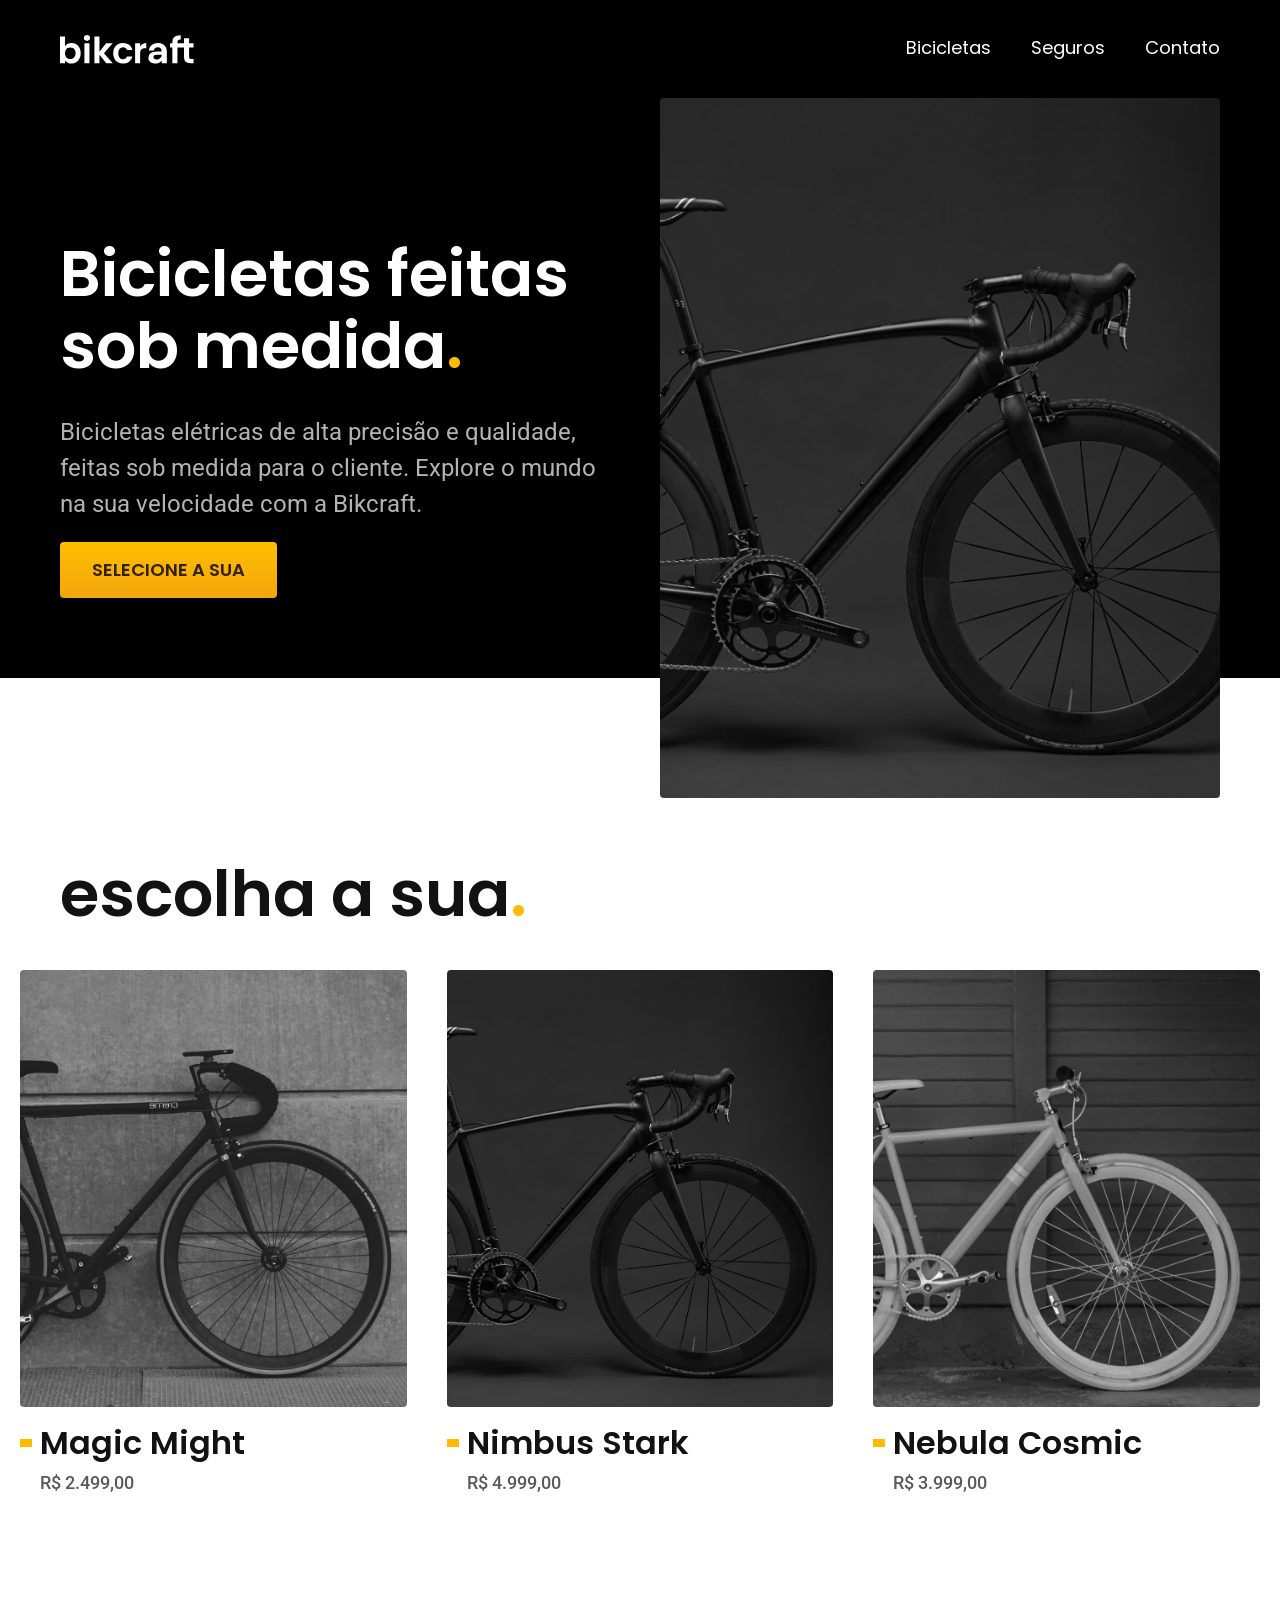
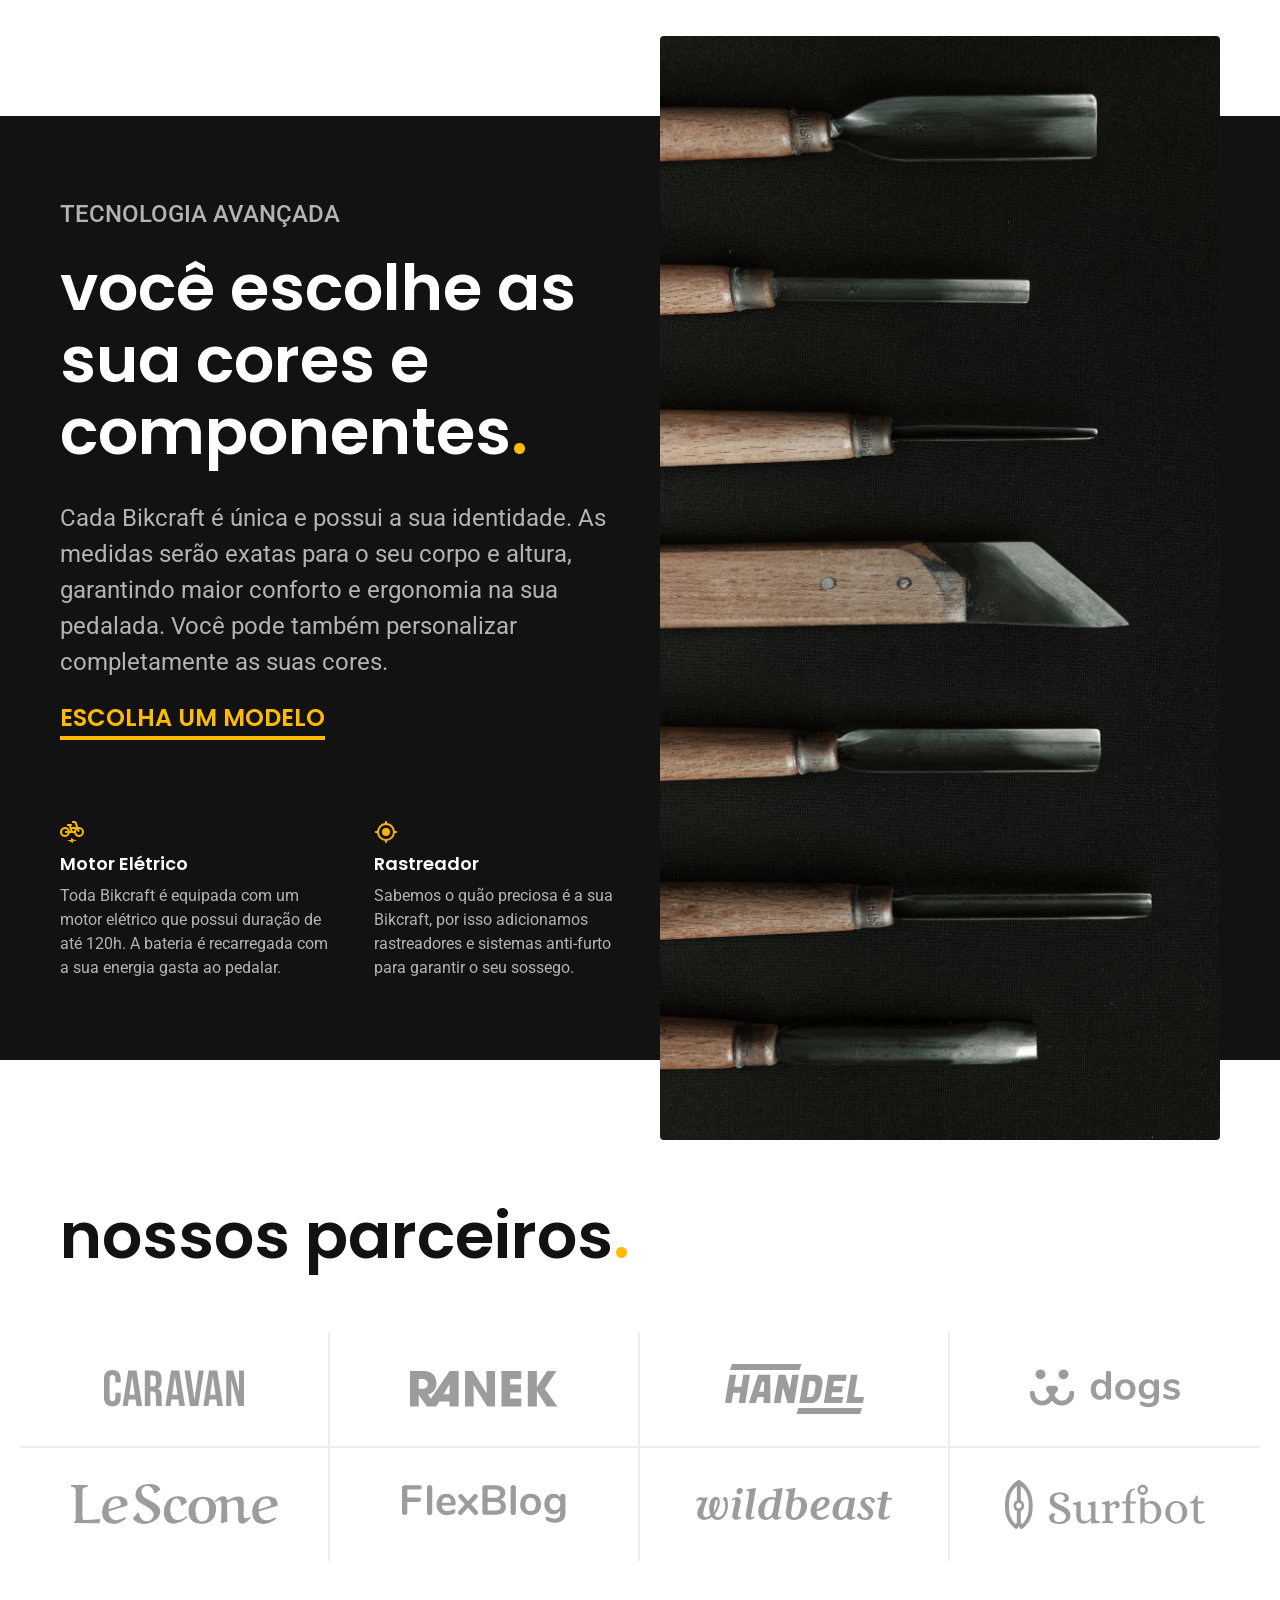
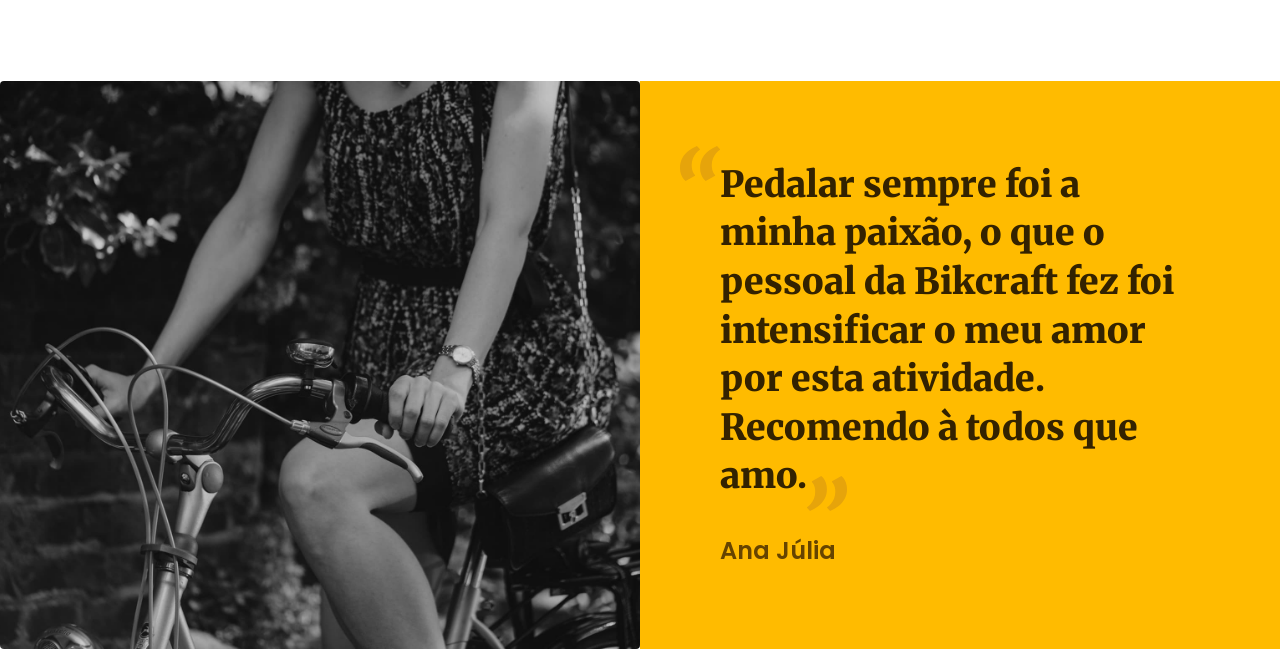
==== index.html @ 8ad9e4d0 "depoimentoHome" ====
<!DOCTYPE html>

<html lang="pt-br">

<head>
  <meta charset="UTF-8">
  <meta name="viewport" content="width=device-width, initial-scale=1.0">
  <title>Bikcraft - Bicicletas Elétricas</title>
  <meta name="description" content="Bicicletas elétricas de alta precisão e qualidade,  feitas sob medida para o cliente. Explore o mundo na sua velocidade com a Bikcraft.">
  <link rel="stylesheet" href="./css/style.css">
  <link rel="preconnect" href="https://fonts.googleapis.com">
  <link rel="preconnect" href="https://fonts.gstatic.com" crossorigin>
  <link href="https://fonts.googleapis.com/css2?family=Poppins:wght@400;600&family=Roboto:wght@400..900&family=Merriweather:ital,opsz,wght@1,18..144,900&display=swap" rel="stylesheet">
</head>

<body>
  <header class="header-bg">
    <div class="header container">
      <a href="./">
        <img src="./img/bikcraft.svg" alt="Bikcraft">
      </a>
      <nav aria-label="primaria">
        <ul class="header-menu font-1-m c-00">
          <li><a href="./bicicletas.html">Bicicletas</a></li>
          <li><a href="./seguros.html">Seguros</a></li>
          <li><a href="./contato.html">Contato</a></li>
        </ul>
      </nav>
    </div>
  </header>

  <main class="introducao-bg">
    <div class="introducao container">
      <div class="introducao-conteudo">
        <h1 class="font-1-xxl c-00">Bicicletas feitas sob medida<span class="p-01">.</span></h1>
        <p class="font-2-l c-05">Bicicletas elétricas de alta precisão e qualidade, feitas sob medida para o cliente. Explore o mundo na sua velocidade com a Bikcraft.</p>
        <a href="./bicicletas.html" class="btn">SELECIONE A SUA</a>
      </div>
      <div>
        <img src="./img/fotos/introducao.jpg" alt="Bicicleta elétrica preta.">
      </div>
    </div>
  </main>

  <article class="bicicletas-lista">
    <h2 class="container font-1-xxl c-11">escolha a sua<span class="p-01">.</span></h2>
    <ul>
      <li>
        <a href="./bicicletas/magic.html">
          <img src="./img/bicicletas/magic-home.jpg" alt="Bicicleta elétrica preta">
          <h3 class="font-1-xl c-11">Magic Might</h3>
          <span class="font-2-m c-08">R$ 2.499,00</span>
        </a>
      </li>
      <li>
        <a href="./bicicletas/nimbus.html">
          <img src="./img/bicicletas/nimbus-home.jpg" alt="Bicicleta elétrica preta">
          <h3 class="font-1-xl c-11">Nimbus Stark</h3>
          <span class="font-2-m c-08">R$ 4.999,00</span>
        </a>
      </li>
      <li>
        <a href="./bicicletas/nebula.html">
          <img src="./img/bicicletas/nebula-home.jpg" alt="Bicicleta elétrica cinza">
          <h3 class="font-1-xl c-11">Nebula Cosmic</h3>
          <span class="font-2-m c-08">R$ 3.999,00</span>
        </a>
      </li>
    </ul>
  </article>

  <article class="tecnologia-bg">
    <div class="tecnologia container">
      <div class="tecnologia-conteudo">
        <span class="font-2-l-b c-05">Tecnologia Avançada</span>
        <h2 class="font-1-xxl c-00">você escolhe as sua cores e componentes<span class="p-01">.</span></h2>
        <p class="font-2-l c-05">Cada Bikcraft é única e possui a sua identidade. As medidas serão exatas para o seu corpo e altura, garantindo maior conforto e ergonomia na sua pedalada. Você pode também personalizar completamente as suas cores.</p>
        <a href="./bicicletas.html" class="link">ESCOLHA UM MODELO</a>
        <div>
          <div>
            <img src="./img/icones/eletrica.svg" alt="">
            <h3 class="font-1-m-b c-00">Motor Elétrico</h3>
            <p class="font-2-s c-05">Toda Bikcraft é equipada com um motor elétrico que possui duração de até 120h. A bateria é recarregada com a sua energia gasta ao pedalar.</p>
          </div>
          <div>
            <img src="./img/icones/rastreador.svg" alt="">
            <h3 class="font-1-m-b c-00">Rastreador</h3>
            <p class="font-2-s c-05">Sabemos o quão preciosa é a sua Bikcraft, por isso adicionamos rastreadores e sistemas anti-furto para garantir o seu sossego.</p>
          </div>
        </div>
      </div>
      <div class="tecnologia-imagem">
        <img src="./img/fotos/tecnologia.jpg" alt="">
      </div>
    </div>
  </article>

  <section class="parceiros" aria-label="Nossos Parceiros">
    <h2 class="font-1-xxl c-11 container">nossos parceiros<span class="p-01">.</span></h2>
    <ul>
      <li><img src="./img/parceiros/caravan.svg" alt="Caravan"></li>
      <li><img src="./img/parceiros/ranek.svg" alt="Ranek"></li>
      <li><img src="./img/parceiros/handel.svg" alt="Handel"></li>
      <li><img src="./img/parceiros/dogs.svg" alt="Dogs"></li>
      <li><img src="./img/parceiros/lescone.svg" alt="LeScone"></li>
      <li><img src="./img/parceiros/flexblog.svg" alt="FlexBlog"></li>
      <li><img src="./img/parceiros/wildbeast.svg" alt="Wildbeast"></li>
      <li><img src="./img/parceiros/surfbot.svg" alt="Surfbot"></li>
    </ul>
  </section>

  <section class="depoimento" aria-label="Depoimento">
    <div>
      <img src="./img/fotos/depoimento.jpg" alt="Mulher andando de bicicleta">
    </div>
    <div class="depoimento-conteudo">
      <p class="font-dep p-05">Pedalar sempre foi a minha paixão, o que o pessoal da Bikcraft fez foi intensificar o meu amor por esta atividade. Recomendo à todos que amo.</p>
      <span class="font-1-l-b p-04">Ana Júlia</span>
    </div>
  </section>
</body>

</html>
---- css/style.css ----
/* Global */
@import "./global/global.css";
/* Utilidades */
@import "./utilidades/tipografia.css";
@import "./utilidades/cores.css";
@import "./utilidades/componentes.css";
/* Header e Footer */
@import "./global/header.css";

/* Home */
@import "./home/introducao.css";
@import "./home/tecnologia.css";
@import "./home/parceiros.css";
@import "./home/depoimento.css";

/* Bicicletas */
@import "./bicicletas/bicicletas-lista.css";
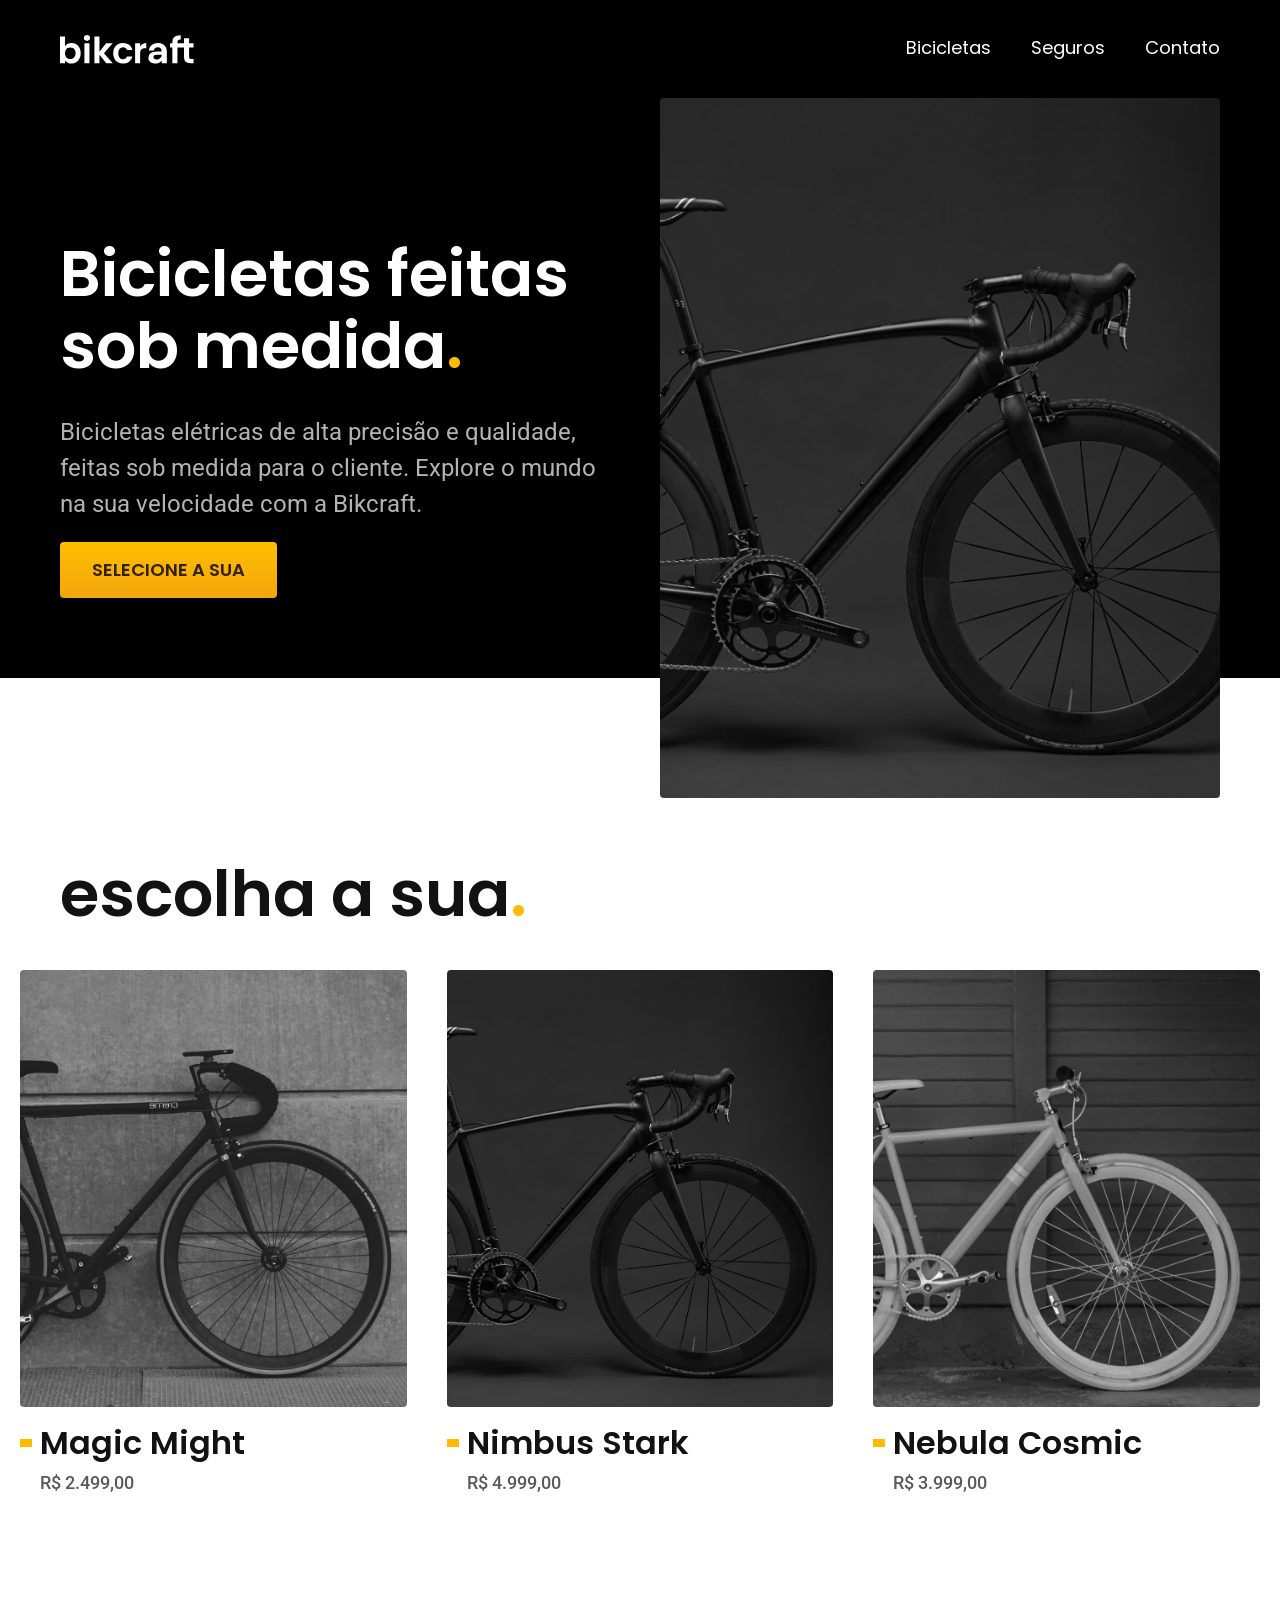
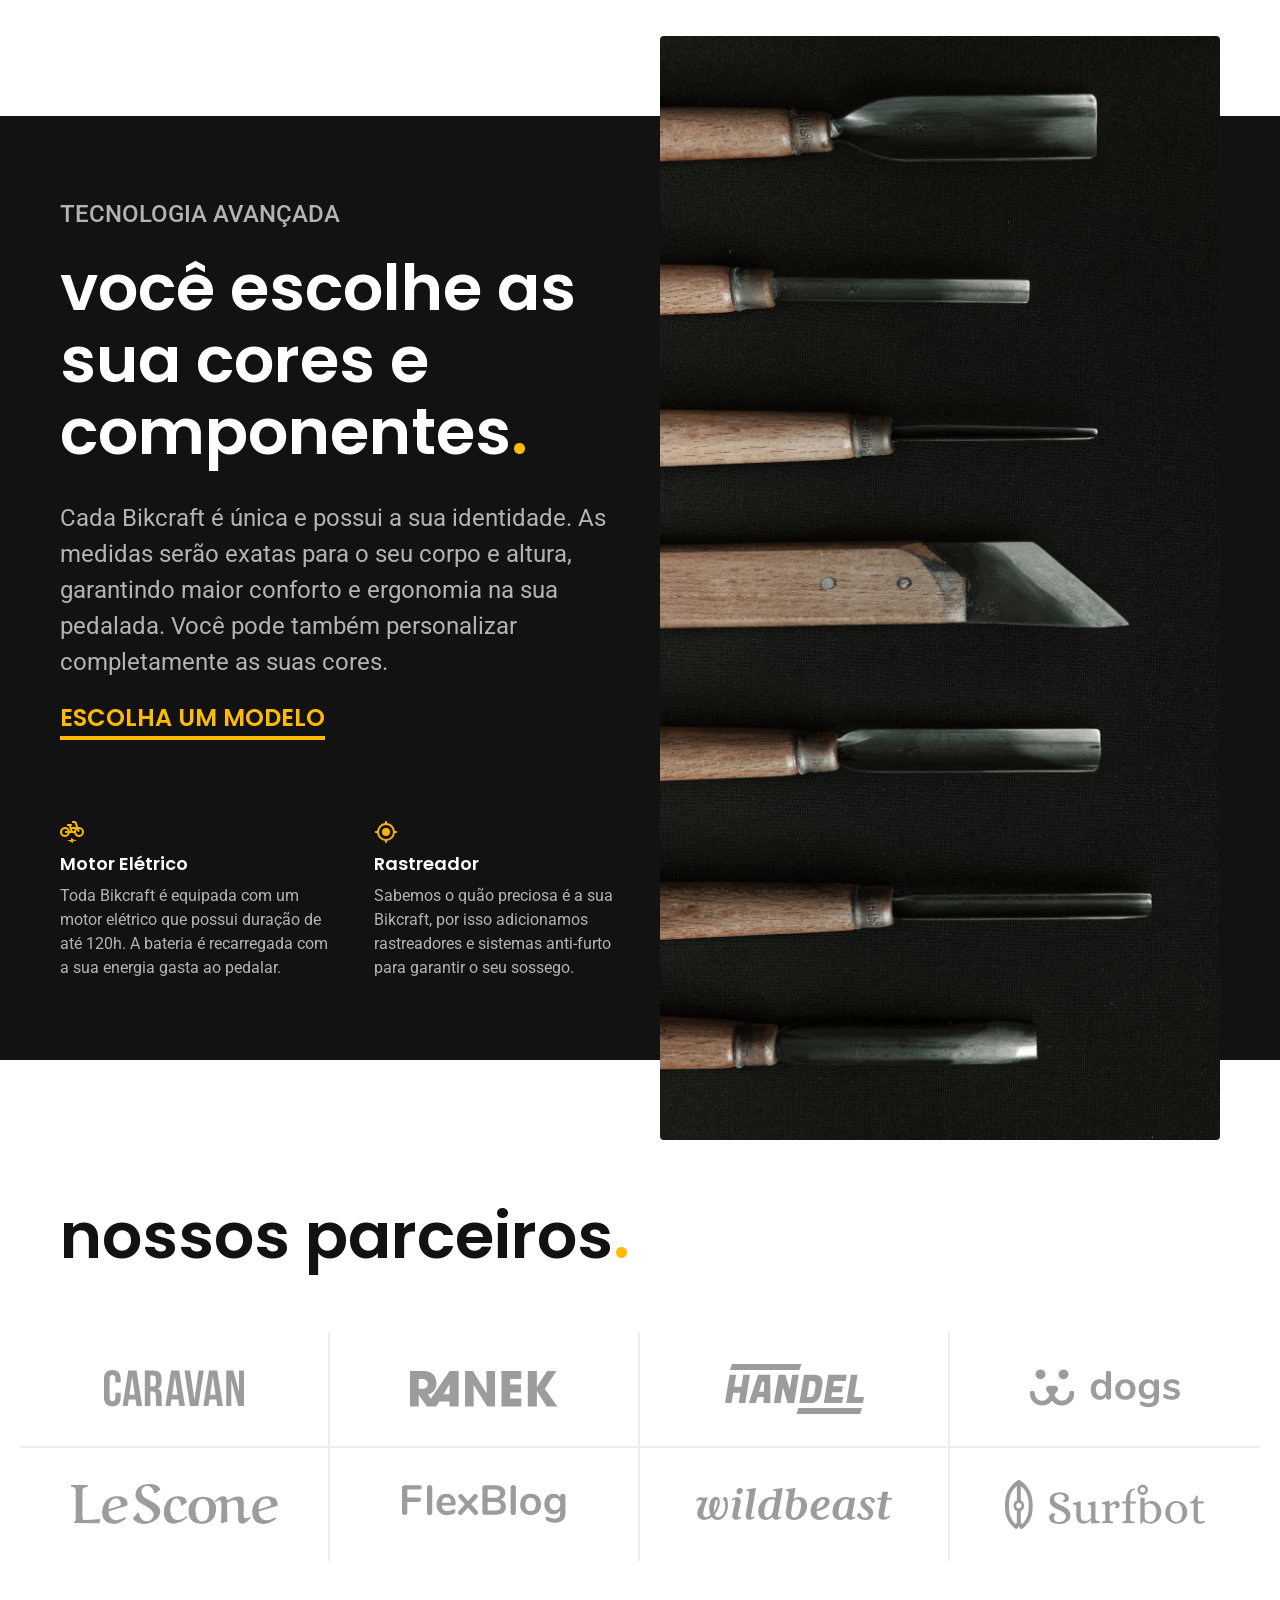
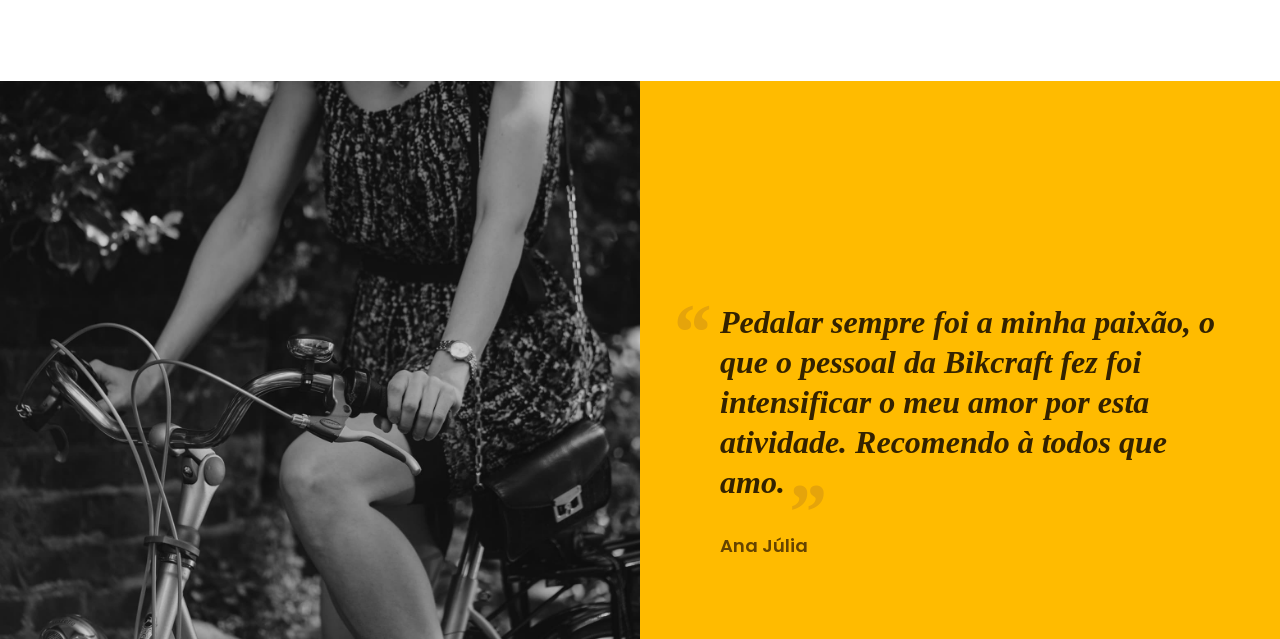
==== commit 64d8c96e: "depoimentoHome-atualizacao" ====
--- a/index.html
+++ b/index.html
@@ -111,11 +111,13 @@
 
   <section class="depoimento" aria-label="Depoimento">
     <div>
-      <img src="./img/fotos/depoimento.jpg" alt="Mulher andando de bicicleta">
+      <img src="./img/fotos/depoimento.jpg" alt="Pessoa pedalando uma bicicleta Bikcraft">
     </div>
     <div class="depoimento-conteudo">
-      <p class="font-dep p-05">Pedalar sempre foi a minha paixão, o que o pessoal da Bikcraft fez foi intensificar o meu amor por esta atividade. Recomendo à todos que amo.</p>
-      <span class="font-1-l-b p-04">Ana Júlia</span>
+      <blockquote>
+        <p class="font-1-xl p-05">Pedalar sempre foi a minha paixão, o que o pessoal da Bikcraft fez foi intensificar o meu amor por esta atividade. Recomendo à todos que amo.</p>
+      </blockquote>
+      <span class="font-1-m-b p-04">Ana Júlia</span>
     </div>
   </section>
 </body>
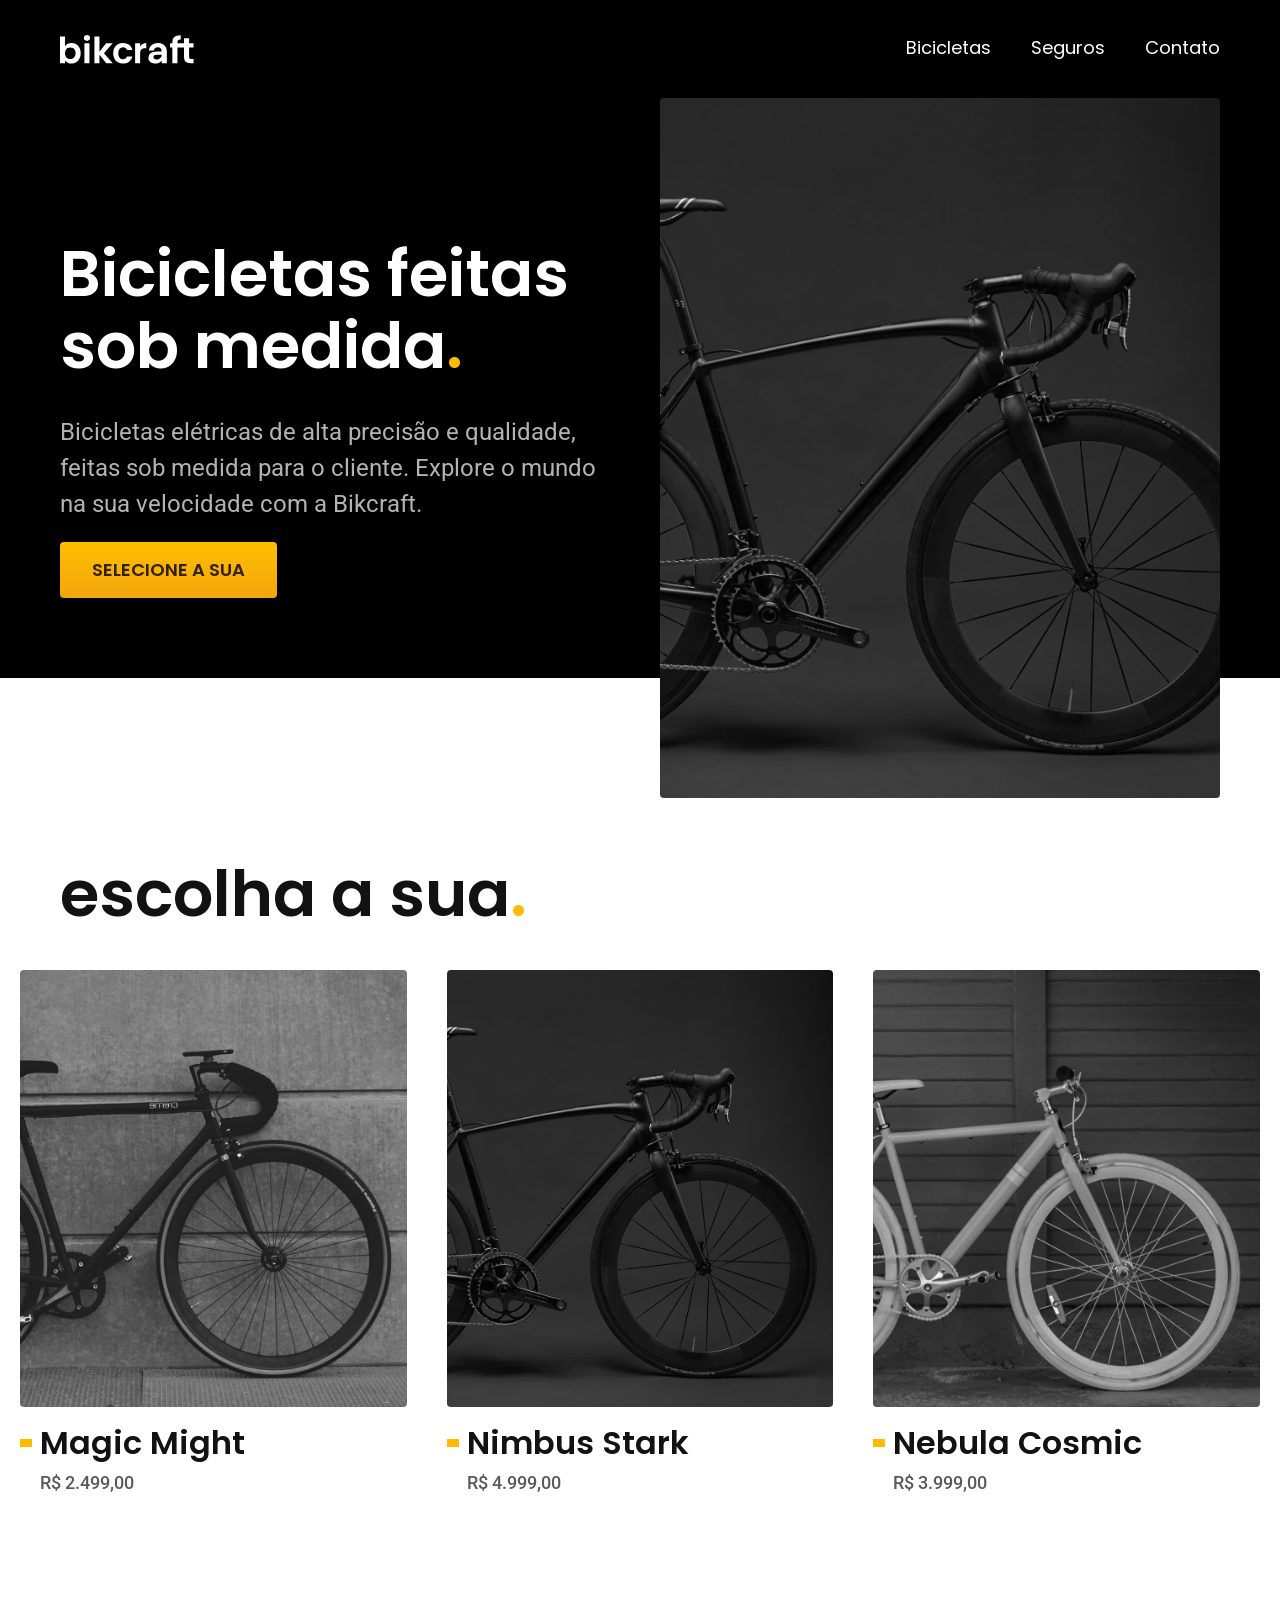
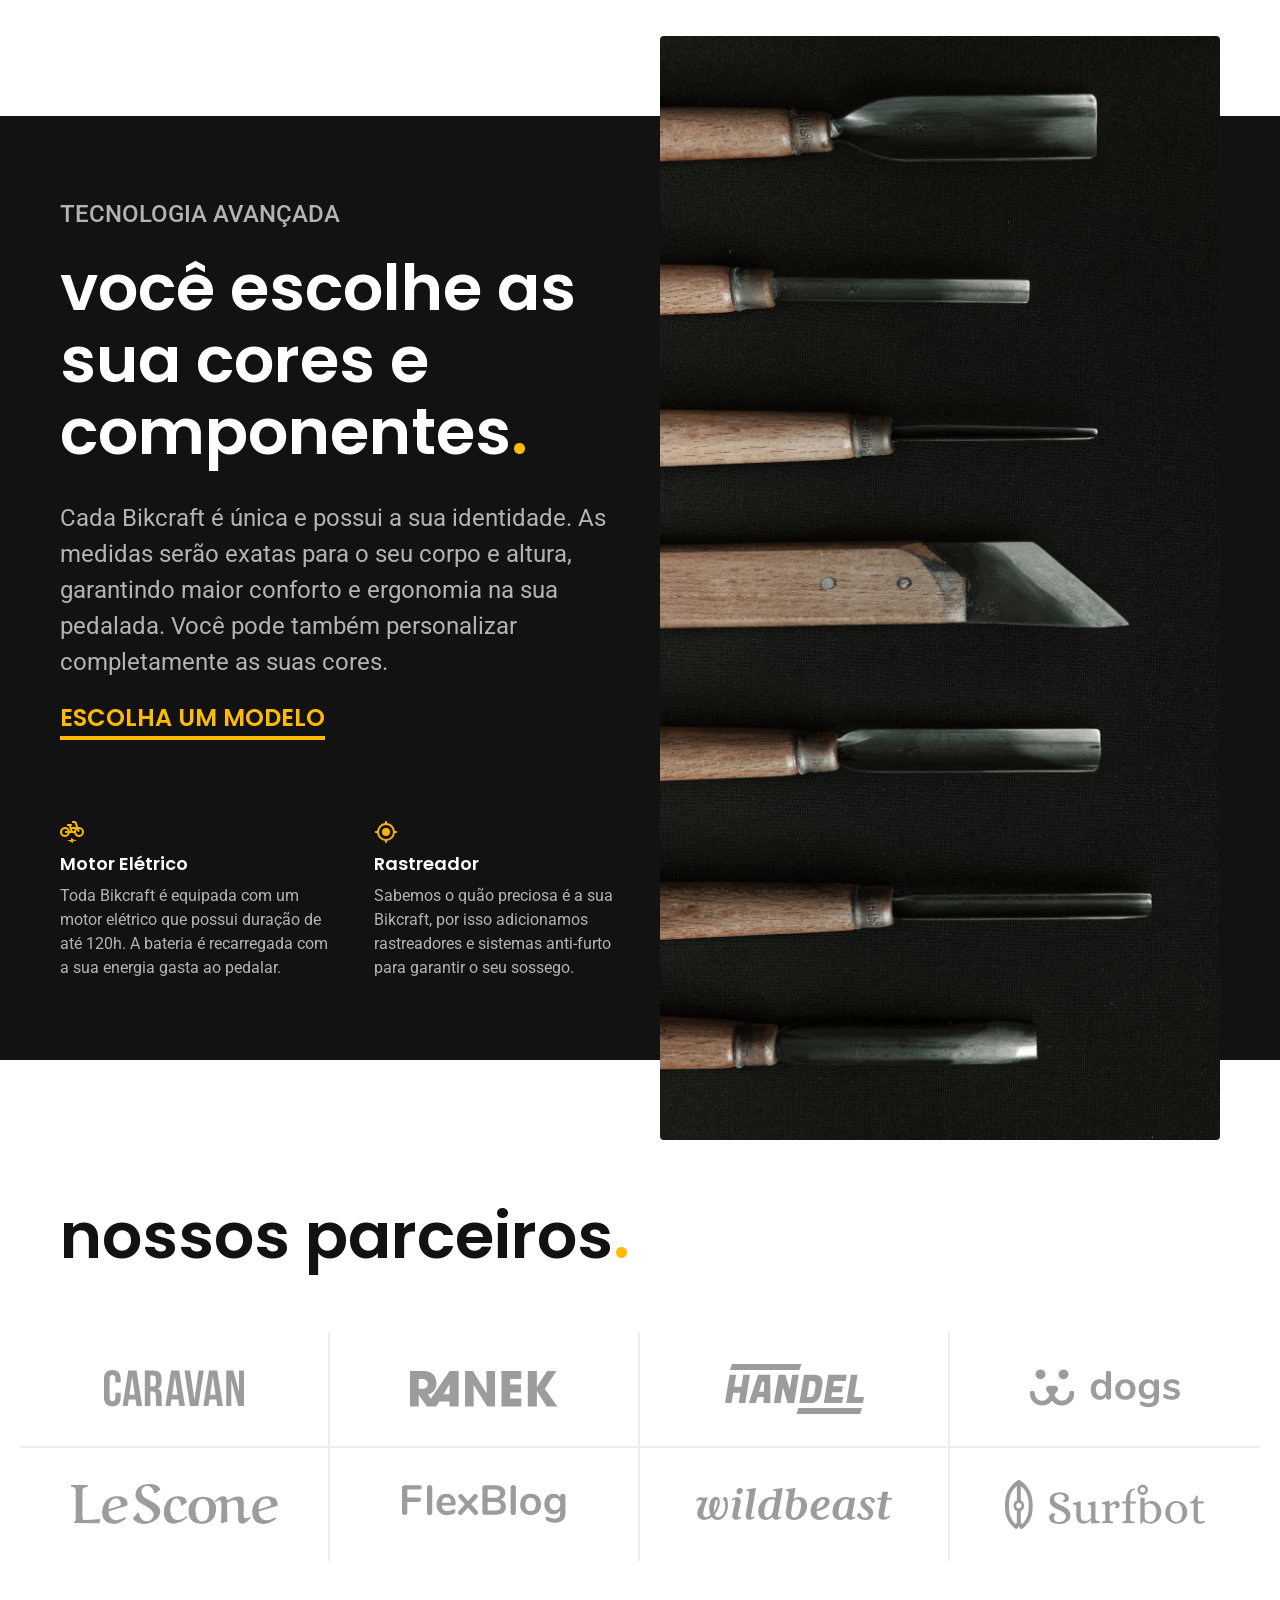
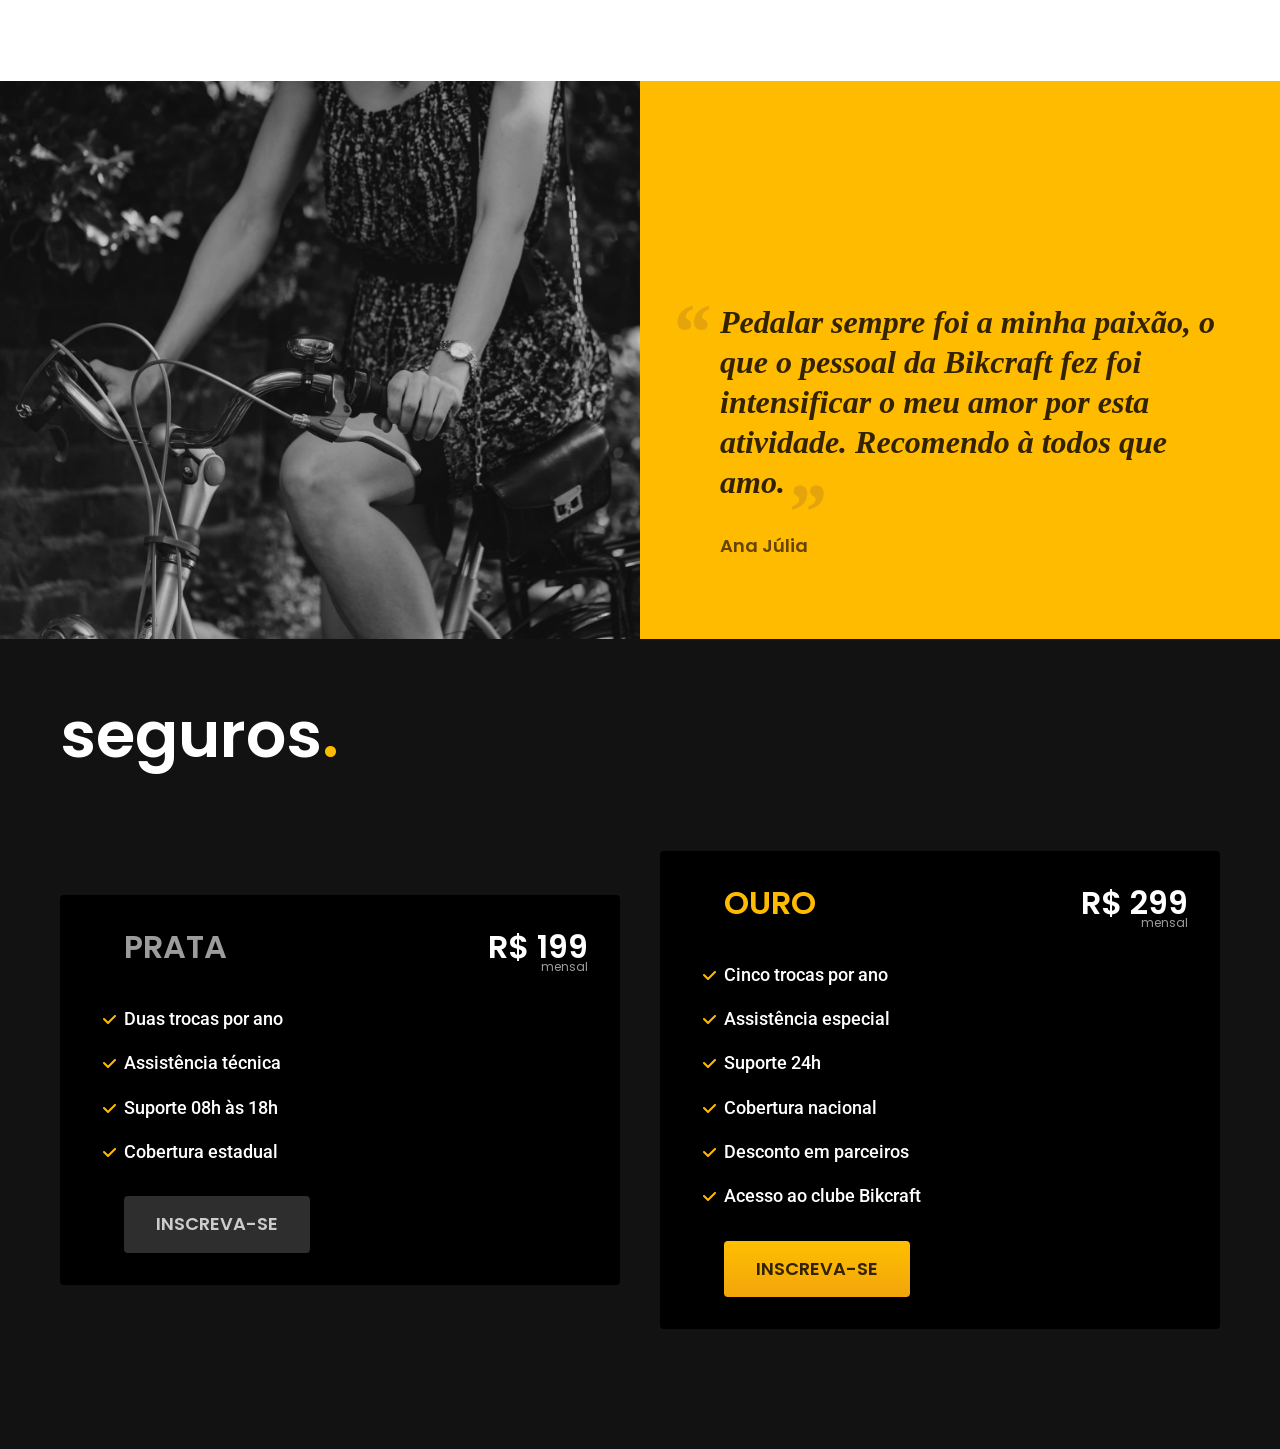
==== commit b92f83b1: "segurosHome" ====
--- a/index.html
+++ b/index.html
@@ -120,6 +120,48 @@
       <span class="font-1-m-b p-04">Ana Júlia</span>
     </div>
   </section>
+
+  <article class="seguros-bg">
+    <div class="seguros container">
+      <h2 class="font-1-xxl c-00">seguros<span class="p-01">.</span></h2>
+      <ul class="seguros-lista">
+        <li>
+          <div>
+            <h3 class="font-1-xl-b c-06">Prata</h3>
+            <ul class="font-2-m c-00">
+              <li>Duas trocas por ano</li>
+              <li>Assistência técnica</li>
+              <li>Suporte 08h às 18h</li>
+              <li>Cobertura estadual</li>
+            </ul>
+            <a href="./orcamento.html" class="btn">INSCREVA-SE</a>
+          </div>
+          <div>
+            <span class="font-1-xl-b c-00">R$ 199</span>
+            <span class="font-1-xs c-06">mensal</span>
+          </div>
+        </li>
+        <li>
+          <div>
+            <h3 class="font-1-xl-b p-01">ouro</h3>
+            <ul class="font-2-m c-00">
+              <li>Cinco trocas por ano</li>
+              <li>Assistência especial</li>
+              <li>Suporte 24h</li>
+              <li>Cobertura nacional</li>
+              <li>Desconto em parceiros</li>
+              <li>Acesso ao clube Bikcraft</li>
+            </ul>
+            <a href="./orcamento.html" class="btn">INSCREVA-SE</a>
+          </div>
+          <div>
+            <span class="font-1-xl-b c-00">R$ 299</span>
+            <span class="font-1-xs c-06">mensal</span>
+          </div>
+        </li>
+      </ul>
+    </div>
+  </article>
 </body>
 
 </html>
--- a/css/style.css
+++ b/css/style.css
@@ -15,3 +15,6 @@
 
 /* Bicicletas */
 @import "./bicicletas/bicicletas-lista.css";
+
+/* Seguros */
+@import "./seguros/seguros-lista.css";
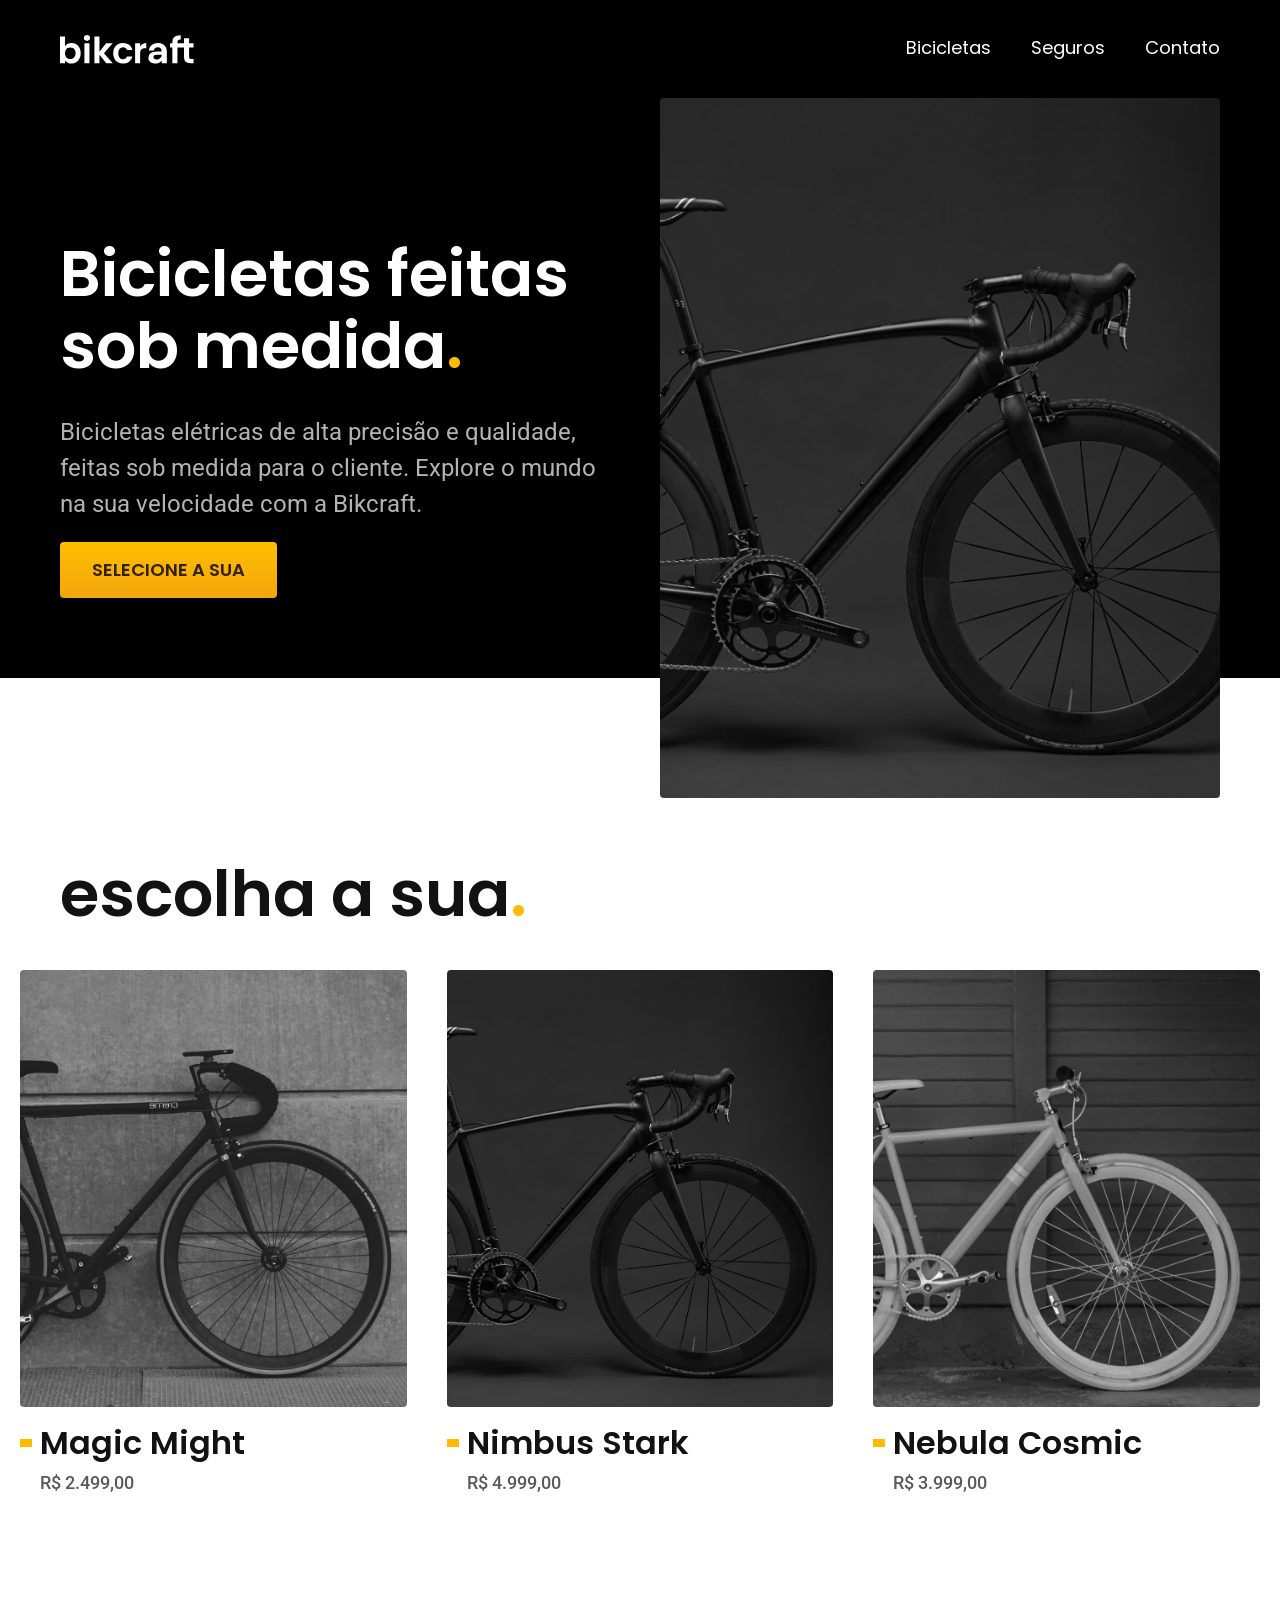
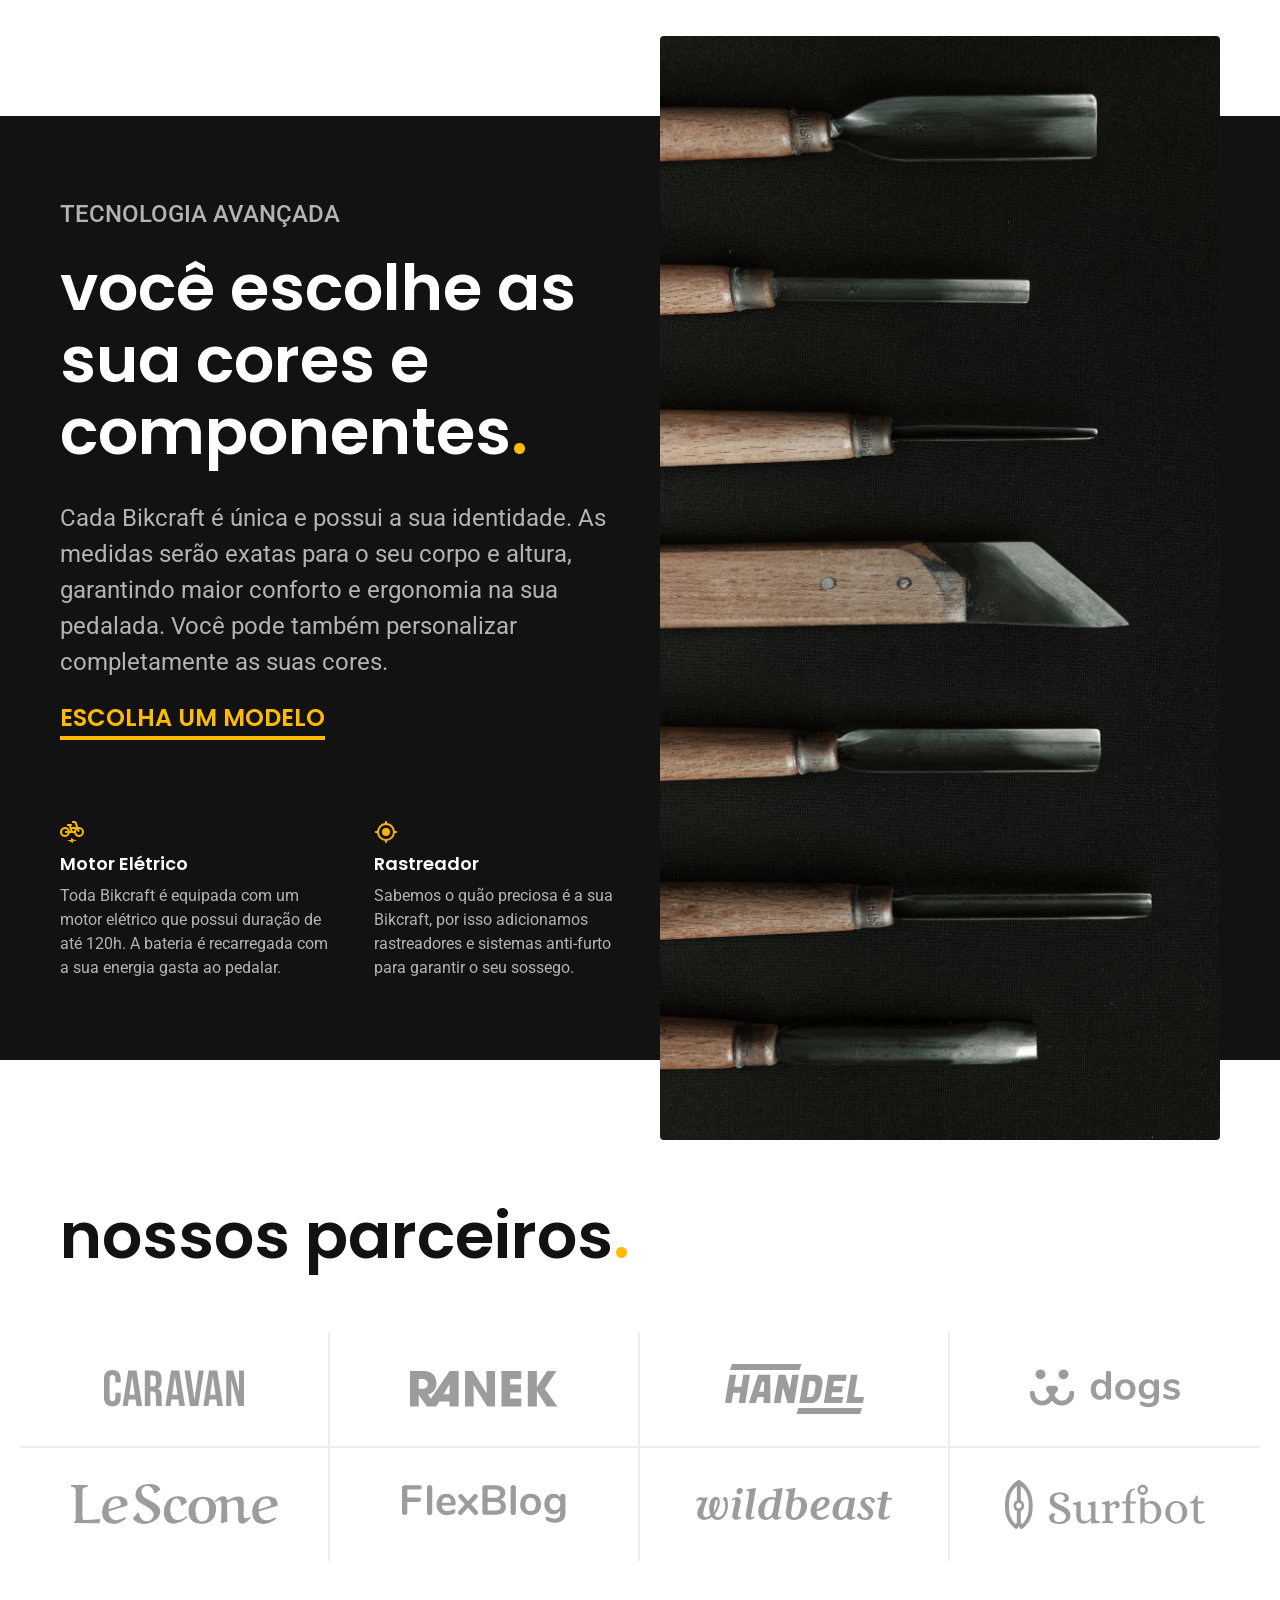
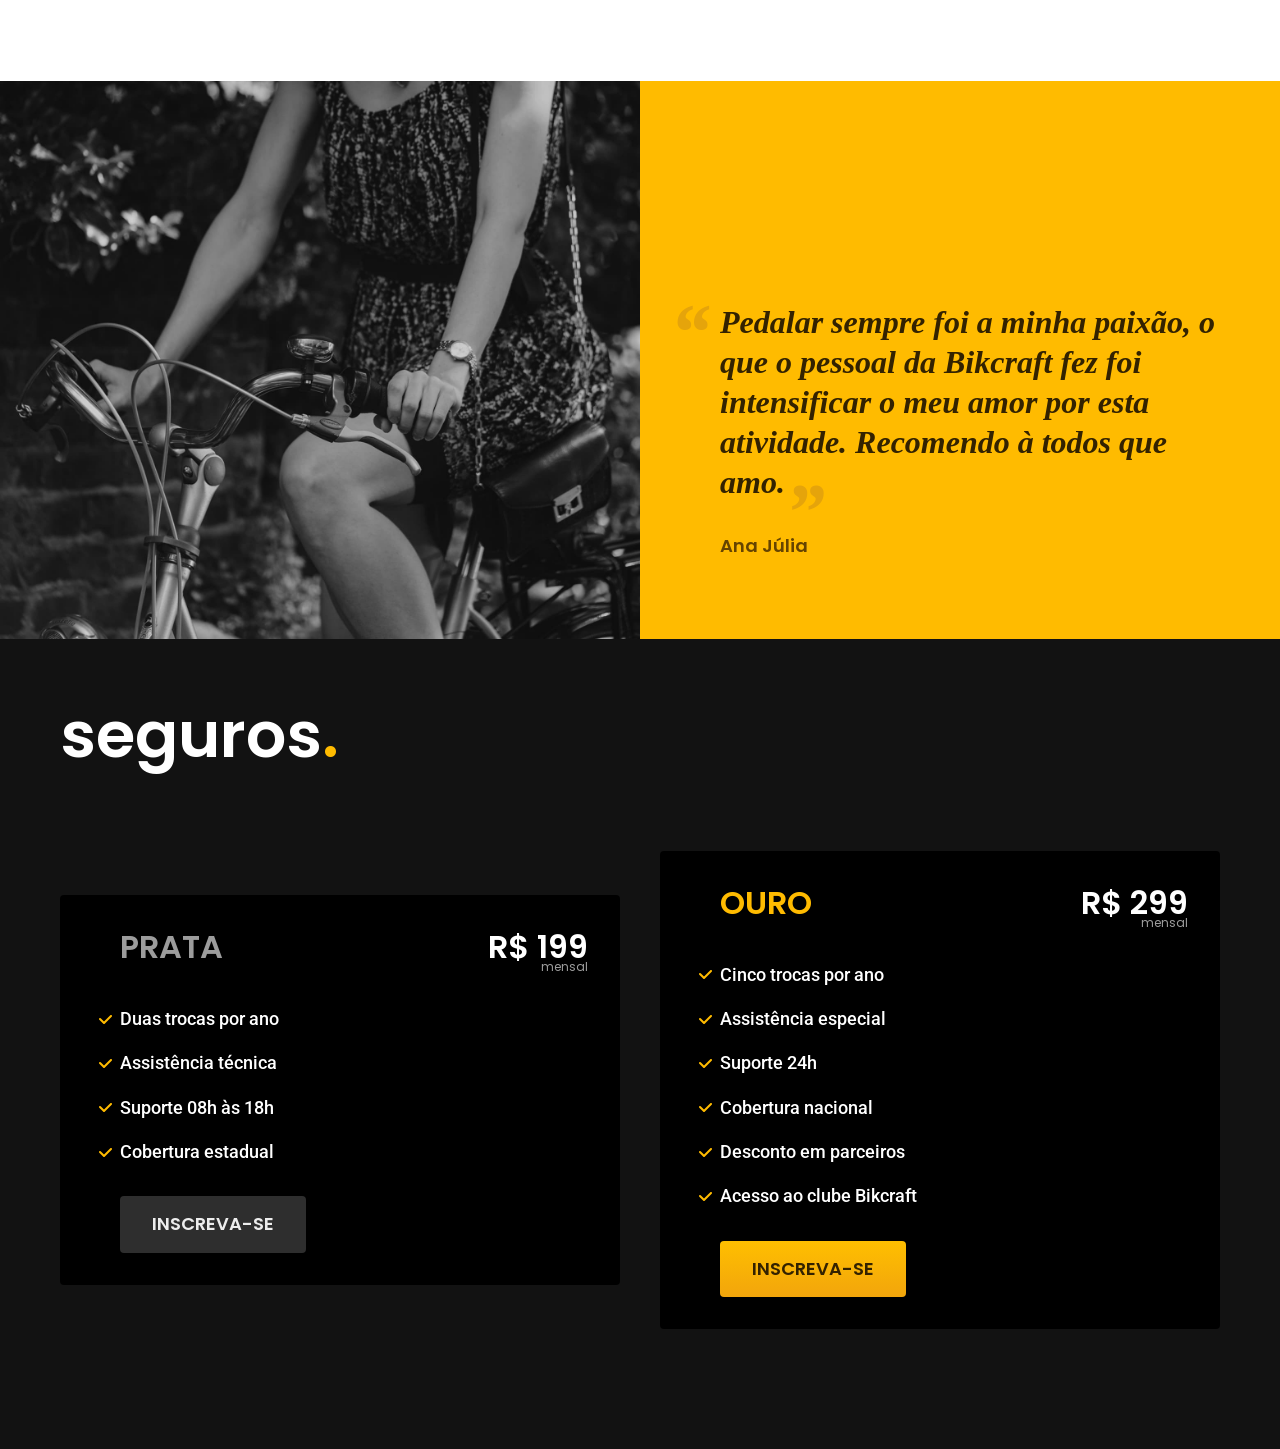
==== commit 541c09ca: "segurosHome-atualizacao" ====
--- a/index.html
+++ b/index.html
@@ -124,42 +124,31 @@
   <article class="seguros-bg">
     <div class="seguros container">
       <h2 class="font-1-xxl c-00">seguros<span class="p-01">.</span></h2>
-      <ul class="seguros-lista">
-        <li>
-          <div>
-            <h3 class="font-1-xl-b c-06">Prata</h3>
-            <ul class="font-2-m c-00">
-              <li>Duas trocas por ano</li>
-              <li>Assistência técnica</li>
-              <li>Suporte 08h às 18h</li>
-              <li>Cobertura estadual</li>
-            </ul>
-            <a href="./orcamento.html" class="btn">INSCREVA-SE</a>
-          </div>
-          <div>
-            <span class="font-1-xl-b c-00">R$ 199</span>
-            <span class="font-1-xs c-06">mensal</span>
-          </div>
-        </li>
-        <li>
-          <div>
-            <h3 class="font-1-xl-b p-01">ouro</h3>
-            <ul class="font-2-m c-00">
-              <li>Cinco trocas por ano</li>
-              <li>Assistência especial</li>
-              <li>Suporte 24h</li>
-              <li>Cobertura nacional</li>
-              <li>Desconto em parceiros</li>
-              <li>Acesso ao clube Bikcraft</li>
-            </ul>
-            <a href="./orcamento.html" class="btn">INSCREVA-SE</a>
-          </div>
-          <div>
-            <span class="font-1-xl-b c-00">R$ 299</span>
-            <span class="font-1-xs c-06">mensal</span>
-          </div>
-        </li>
-      </ul>
+      <div class="seguros-item">
+        <h3 class="font-1-xl c-06">PRATA</h3>
+        <span class="font-1-xl c-00">R$ 199<span class="font-1-xs c-06">mensal</span></span>
+        <ul class="font-2-m c-00">
+          <li>Duas trocas por ano</li>
+          <li>Assistência técnica</li>
+          <li>Suporte 08h às 18h</li>
+          <li>Cobertura estadual</li>
+        </ul>
+        <a href="./orcamento.html" class="btn secundario">INSCREVA-SE</a>
+      </div>
+
+      <div class="seguros-item">
+        <h3 class="font-1-xl p-01">OURO</h3>
+        <span class="font-1-xl c-00">R$ 299<span class="font-1-xs c-06">mensal</span></span>
+        <ul class="font-2-m c-00">
+          <li>Cinco trocas por ano</li>
+          <li>Assistência especial</li>
+          <li>Suporte 24h</li>
+          <li>Cobertura nacional</li>
+          <li>Desconto em parceiros</li>
+          <li>Acesso ao clube Bikcraft</li>
+        </ul>
+        <a href="./orcamento.html" class="btn">INSCREVA-SE</a>
+      </div>
     </div>
   </article>
 </body>
--- a/css/style.css
+++ b/css/style.css
@@ -17,4 +17,4 @@
 @import "./bicicletas/bicicletas-lista.css";
 
 /* Seguros */
-@import "./seguros/seguros-lista.css";
+@import "./seguros/seguros.css";
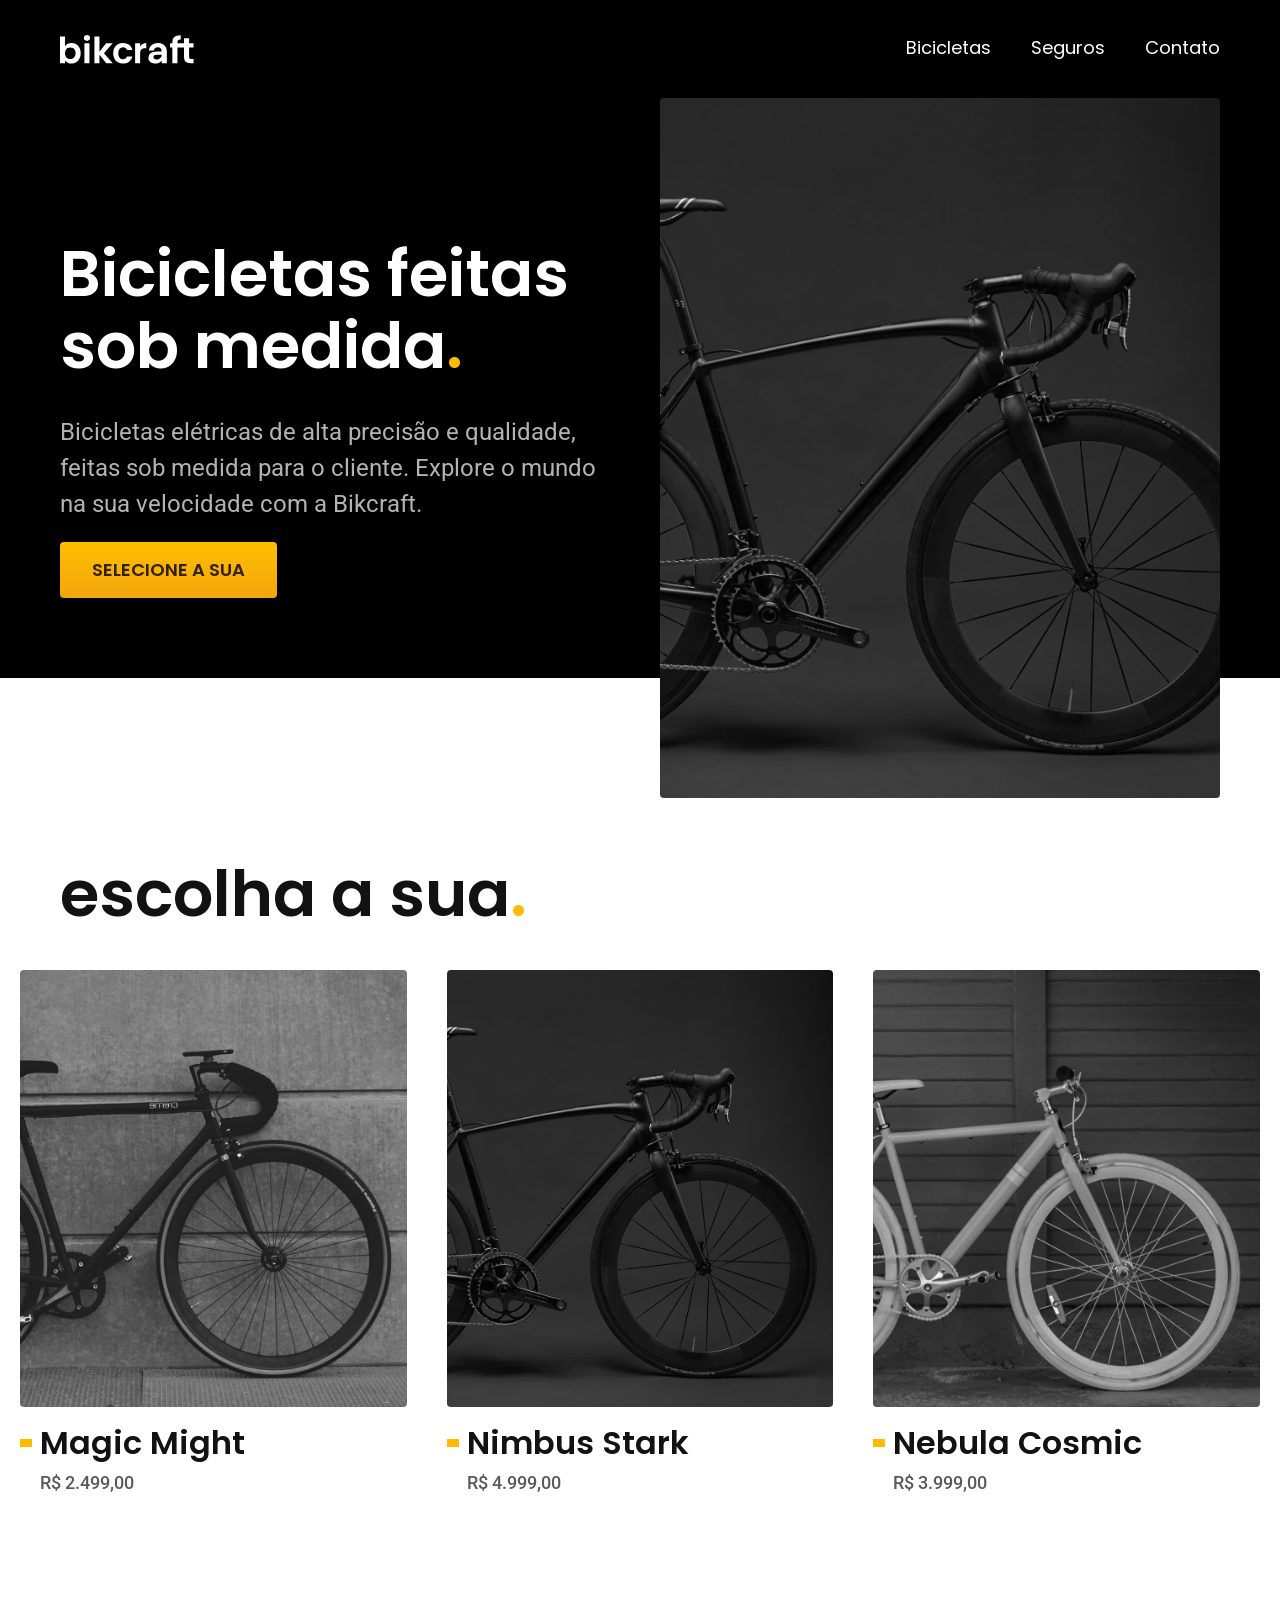
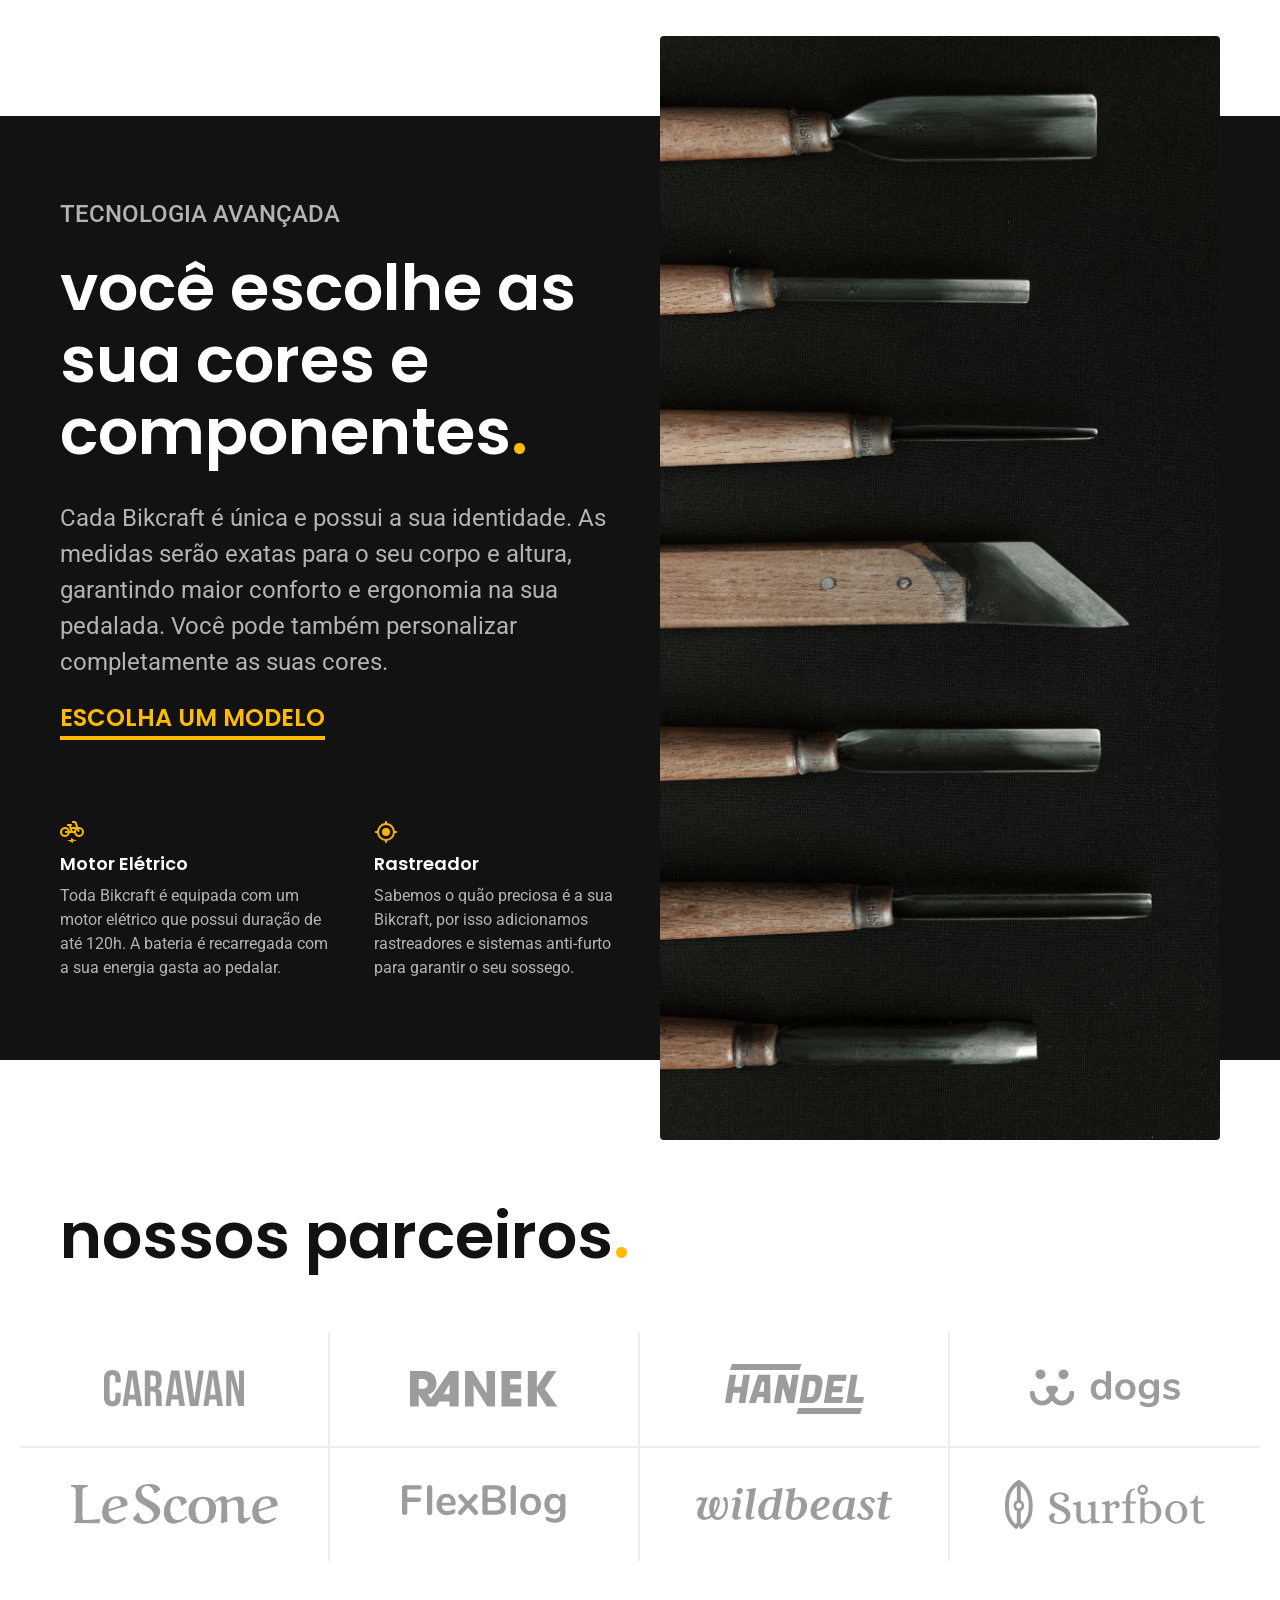
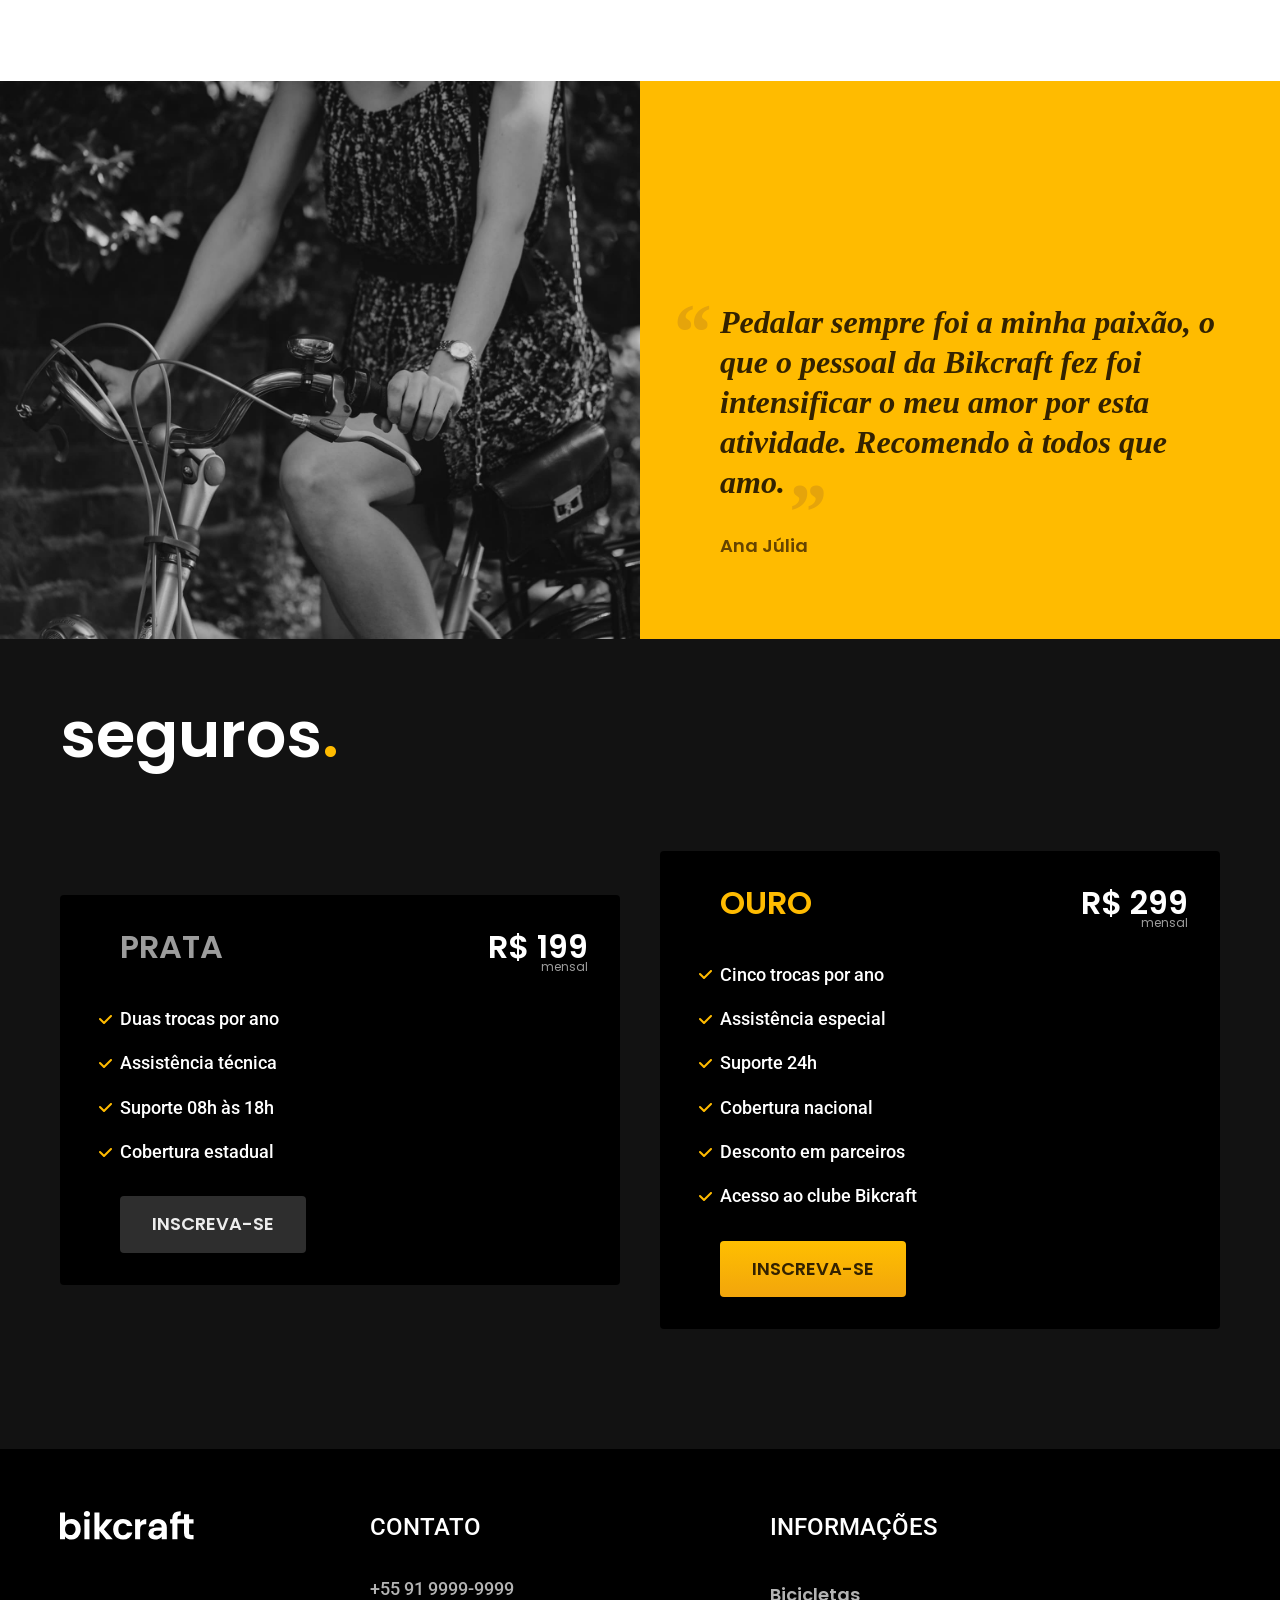
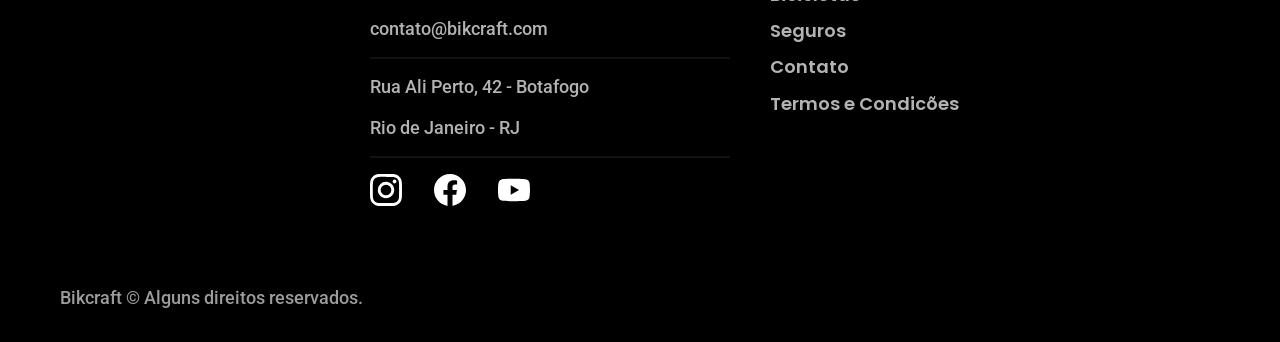
==== commit 2254bb34: "footer" ====
--- a/index.html
+++ b/index.html
@@ -151,6 +151,38 @@
       </div>
     </div>
   </article>
+
+  <footer class="footer-bg">
+    <div class="footer container">
+      <a href="./">
+        <img src="./img/bikcraft.svg" alt="Bikcraft">
+      </a>
+      <div class="footer-contato">
+        <h2 class="font-2-l-b c-00">Contato</h2>
+        <ul class="font-2-m c-05">
+          <li>+55 91 9999-9999</li>
+          <li>contato@bikcraft.com</li>
+          <li>Rua Ali Perto, 42 - Botafogo</li>
+          <li>Rio de Janeiro - RJ</li>
+        </ul>
+        <div>
+          <a href="https://www.instagram.com"><img src="./img/redes/instagram.svg" alt="Instagram"></a>
+          <a href="https://www.facebook.com"><img src="./img/redes/facebook.svg" alt="Facebook"></a>
+          <a href="https://www.youtube.com"><img src="./img/redes/youtube.svg" alt="Youtube"></a>
+        </div>
+      </div>
+      <div class="footer-informacoes">
+        <h2 class="font-2-l-b c-00">Informações</h2>
+        <ul class="font-1-m-b c-05">
+          <li><a href="./bicicletas.html">Bicicletas</a></li>
+          <li><a href="./seguros.html">Seguros</a></li>
+          <li><a href="./contato.html">Contato</a></li>
+          <li><a href="./termo-e-condicoes.html">Termos e Condicões</a></li>
+        </ul>
+      </div>
+      <p class="font-2-m c-06">Bikcraft © Alguns direitos reservados.</p>
+    </div>
+  </footer>
 </body>
 
 </html>
--- a/css/style.css
+++ b/css/style.css
@@ -6,6 +6,7 @@
 @import "./utilidades/componentes.css";
 /* Header e Footer */
 @import "./global/header.css";
+@import "./global/footer.css";
 
 /* Home */
 @import "./home/introducao.css";
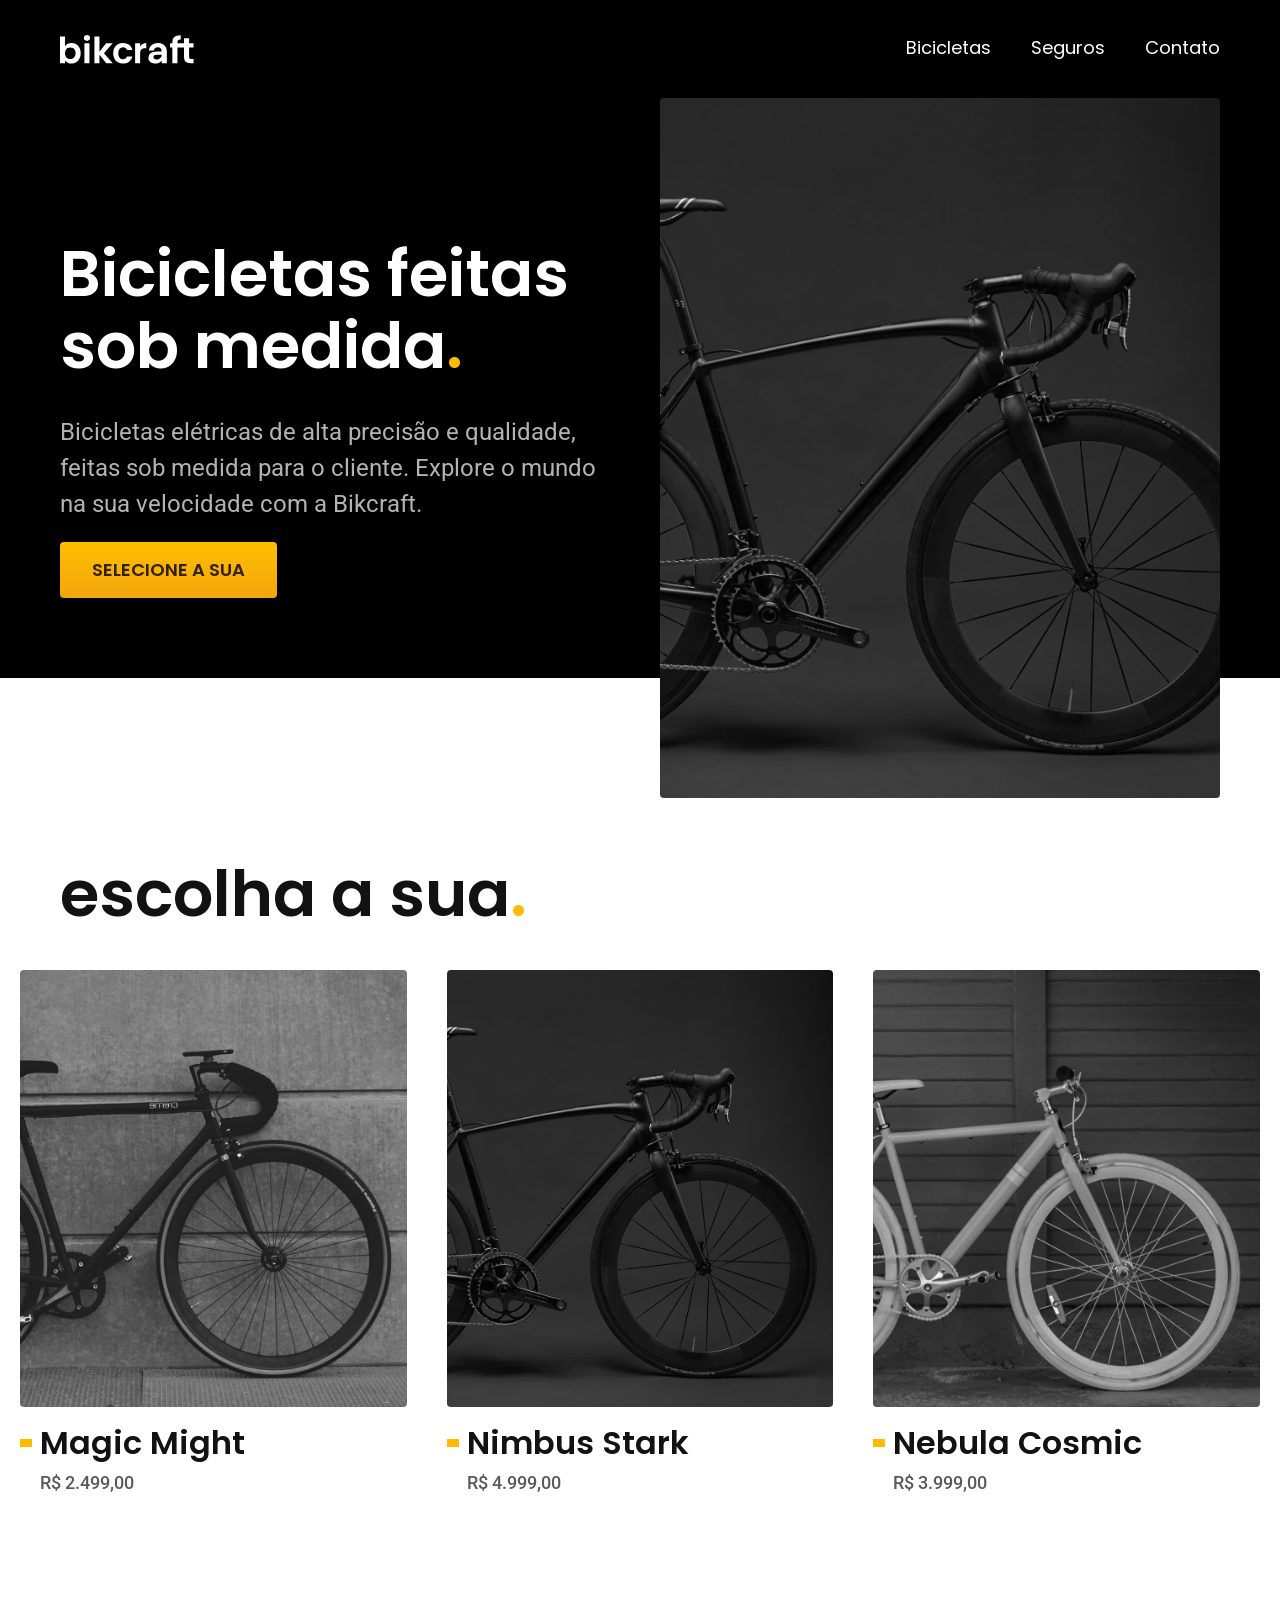
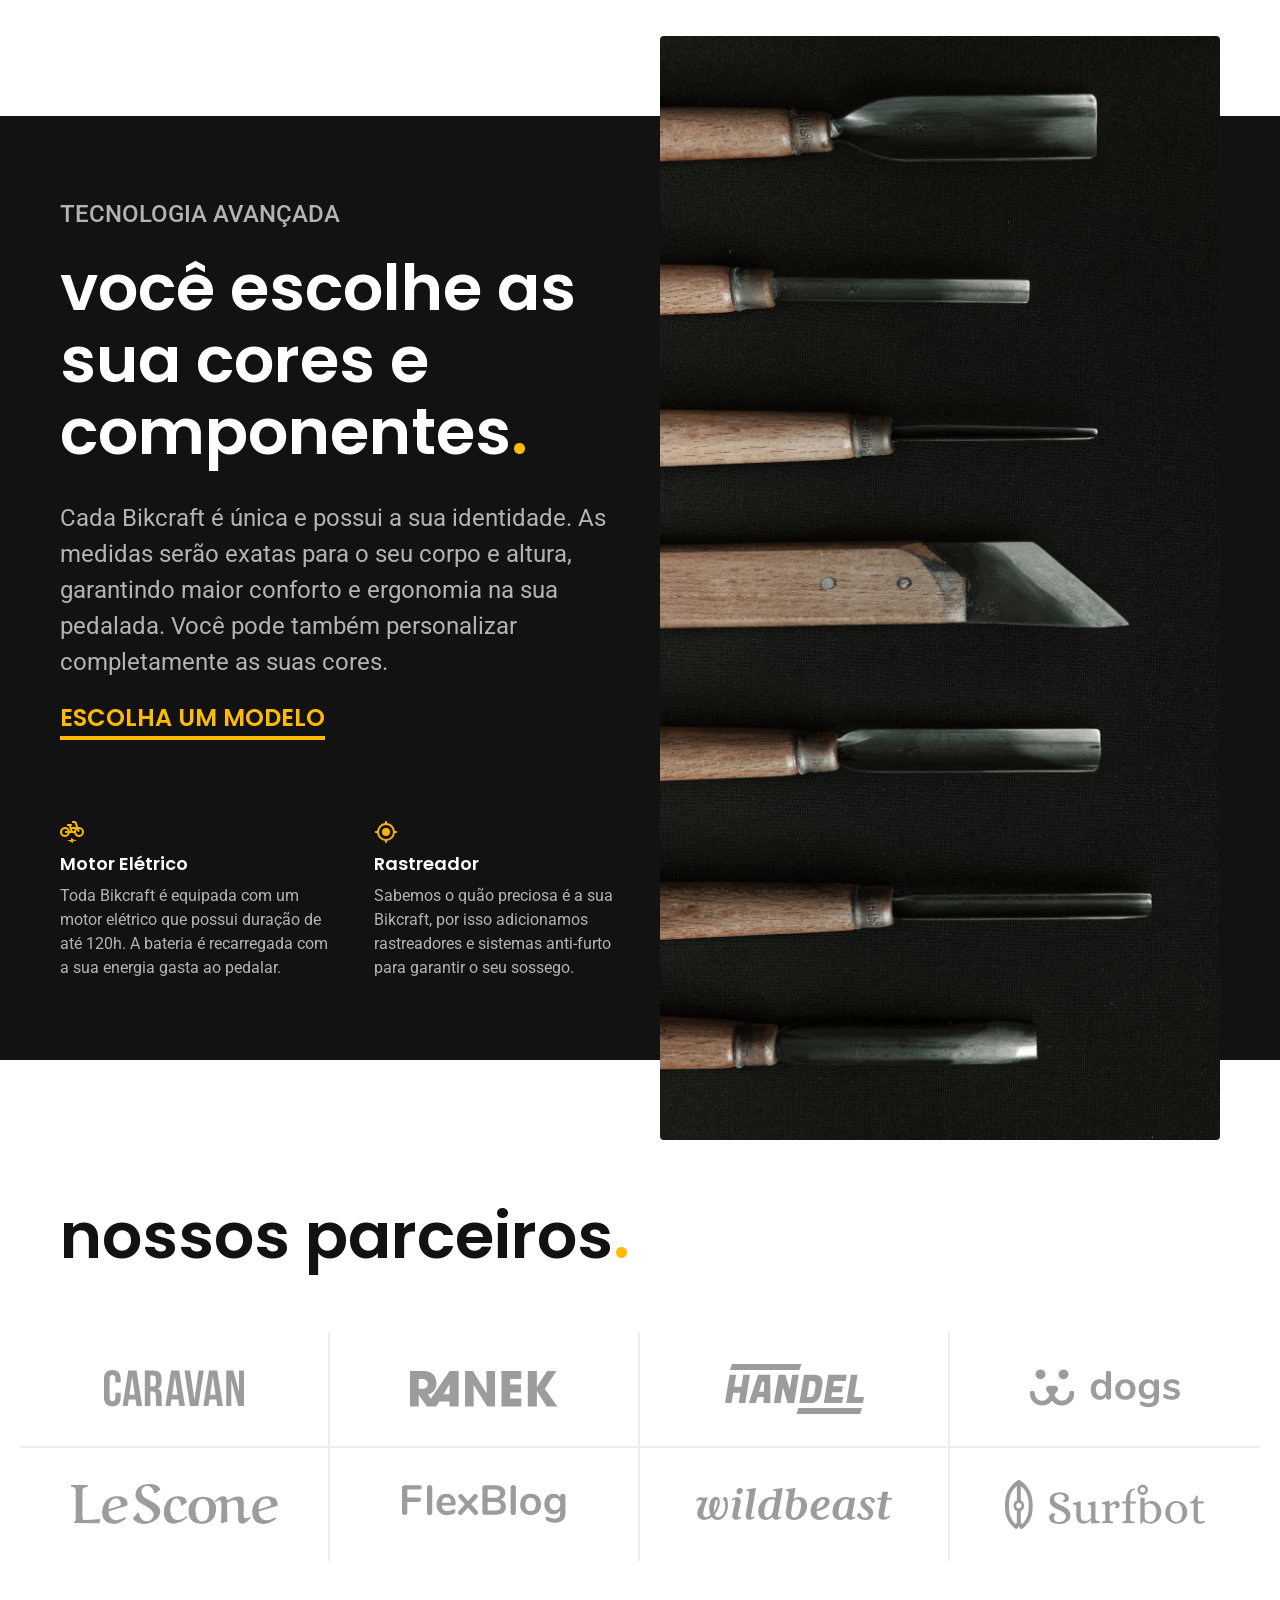
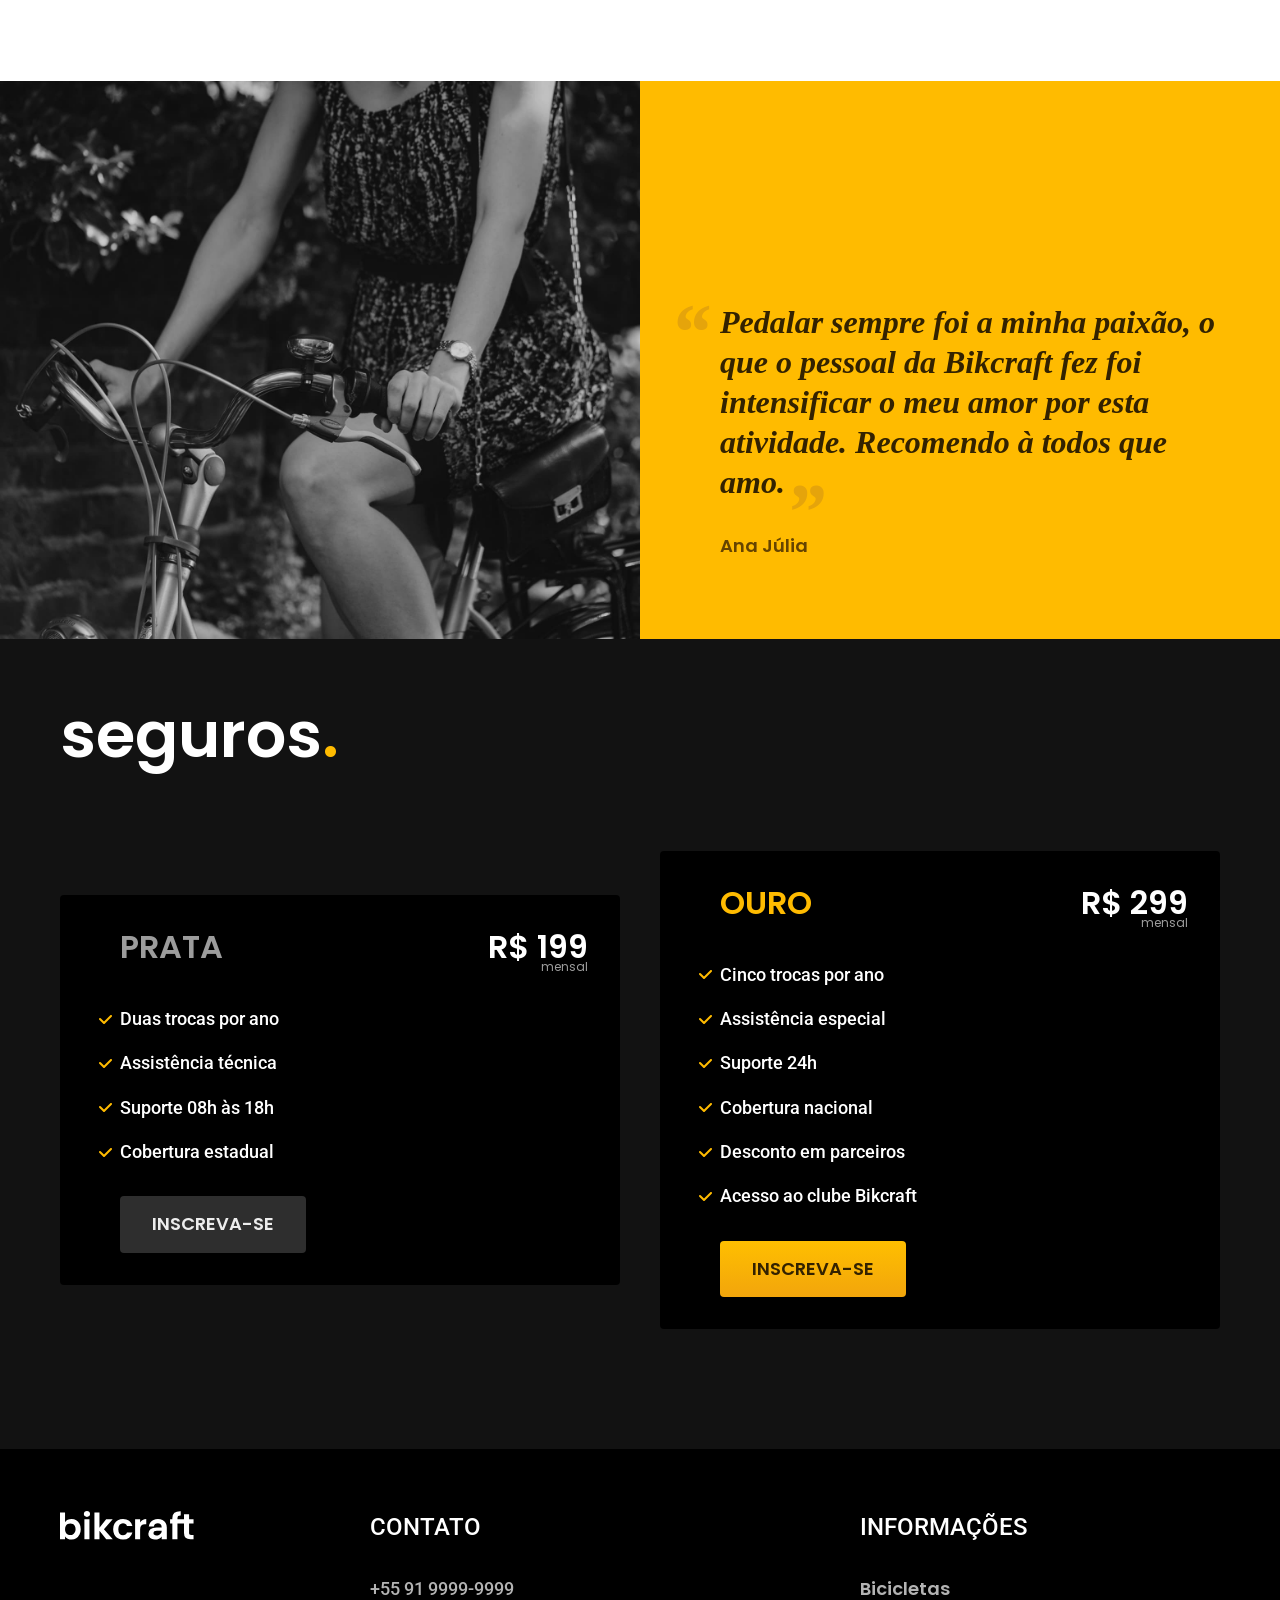
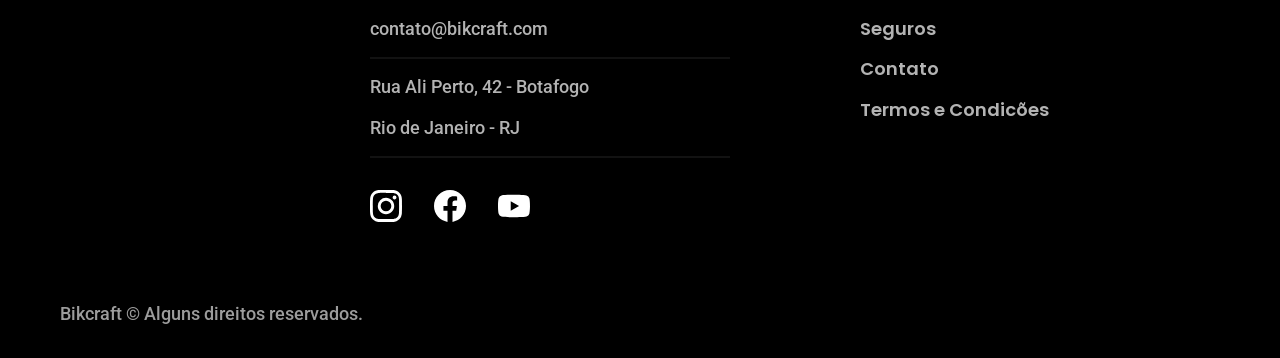
==== commit fc932a07: "footer-atualizacao" ====
--- a/index.html
+++ b/index.html
@@ -154,14 +154,12 @@
 
   <footer class="footer-bg">
     <div class="footer container">
-      <a href="./">
-        <img src="./img/bikcraft.svg" alt="Bikcraft">
-      </a>
+      <img src="./img/bikcraft.svg" alt="Bikcraft">
       <div class="footer-contato">
         <h2 class="font-2-l-b c-00">Contato</h2>
         <ul class="font-2-m c-05">
-          <li>+55 91 9999-9999</li>
-          <li>contato@bikcraft.com</li>
+          <li><a href="tel:+552199999999">+55 91 9999-9999</a></li>
+          <li><a href="mailto:contato@bikcraft.com">contato@bikcraft.com</a></li>
           <li>Rua Ali Perto, 42 - Botafogo</li>
           <li>Rio de Janeiro - RJ</li>
         </ul>
@@ -173,12 +171,14 @@
       </div>
       <div class="footer-informacoes">
         <h2 class="font-2-l-b c-00">Informações</h2>
-        <ul class="font-1-m-b c-05">
-          <li><a href="./bicicletas.html">Bicicletas</a></li>
-          <li><a href="./seguros.html">Seguros</a></li>
-          <li><a href="./contato.html">Contato</a></li>
-          <li><a href="./termo-e-condicoes.html">Termos e Condicões</a></li>
-        </ul>
+        <nav>
+          <ul class="font-1-m-b c-05">
+            <li><a href="./bicicletas.html">Bicicletas</a></li>
+            <li><a href="./seguros.html">Seguros</a></li>
+            <li><a href="./contato.html">Contato</a></li>
+            <li><a href="./termos.html">Termos e Condicões</a></li>
+          </ul>
+        </nav>
       </div>
       <p class="font-2-m c-06">Bikcraft © Alguns direitos reservados.</p>
     </div>
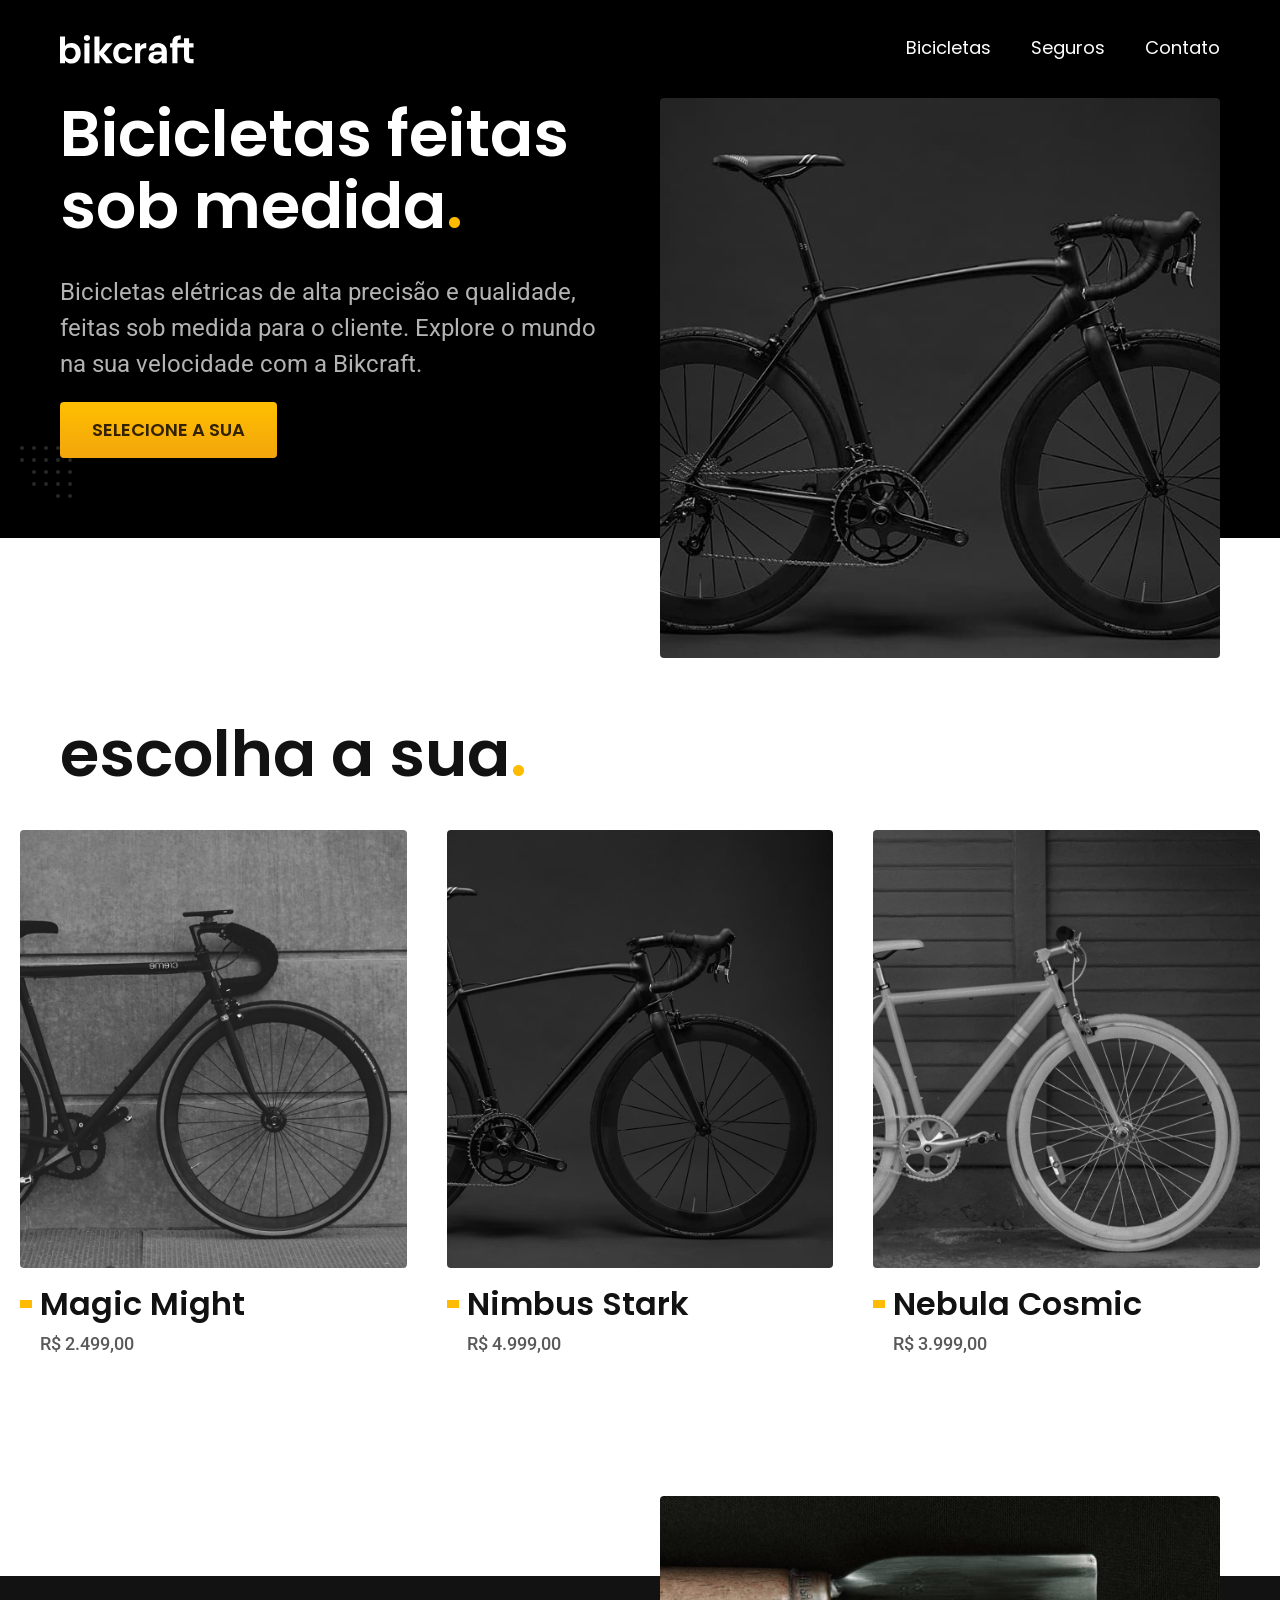
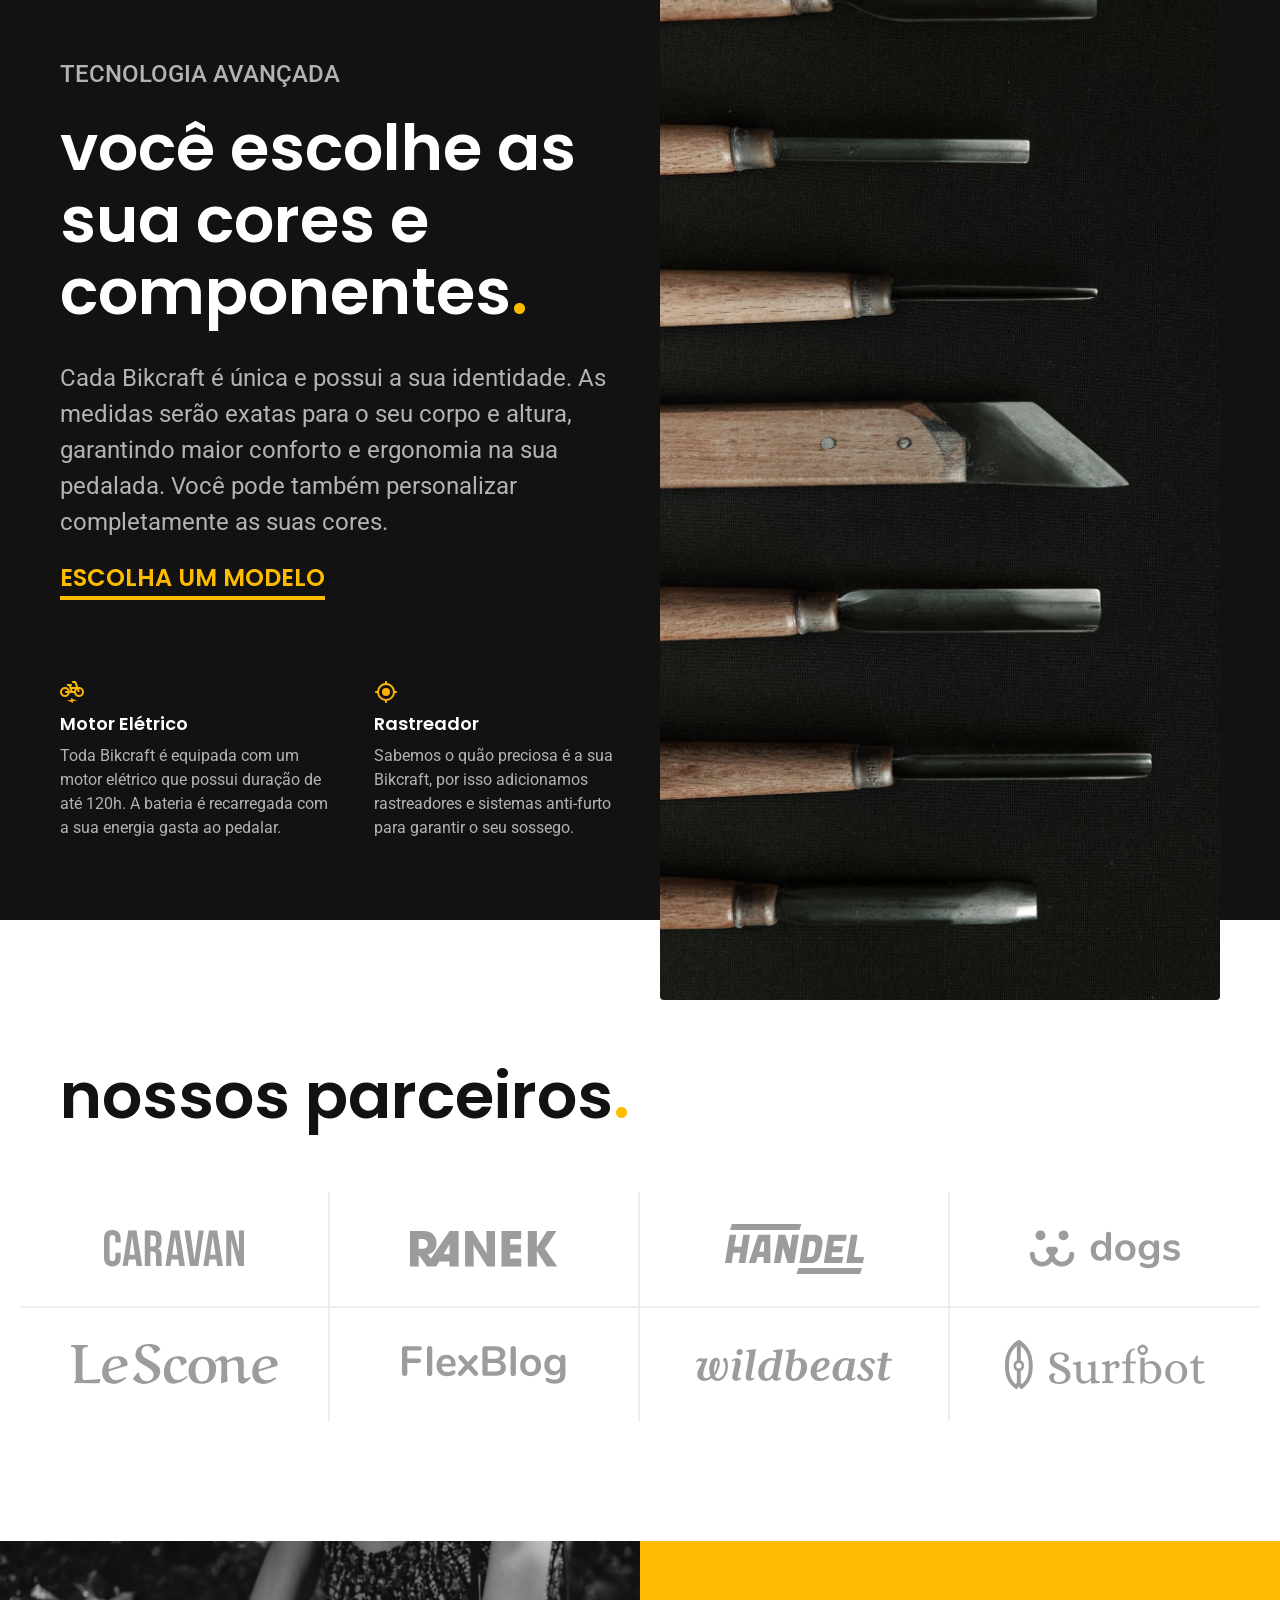
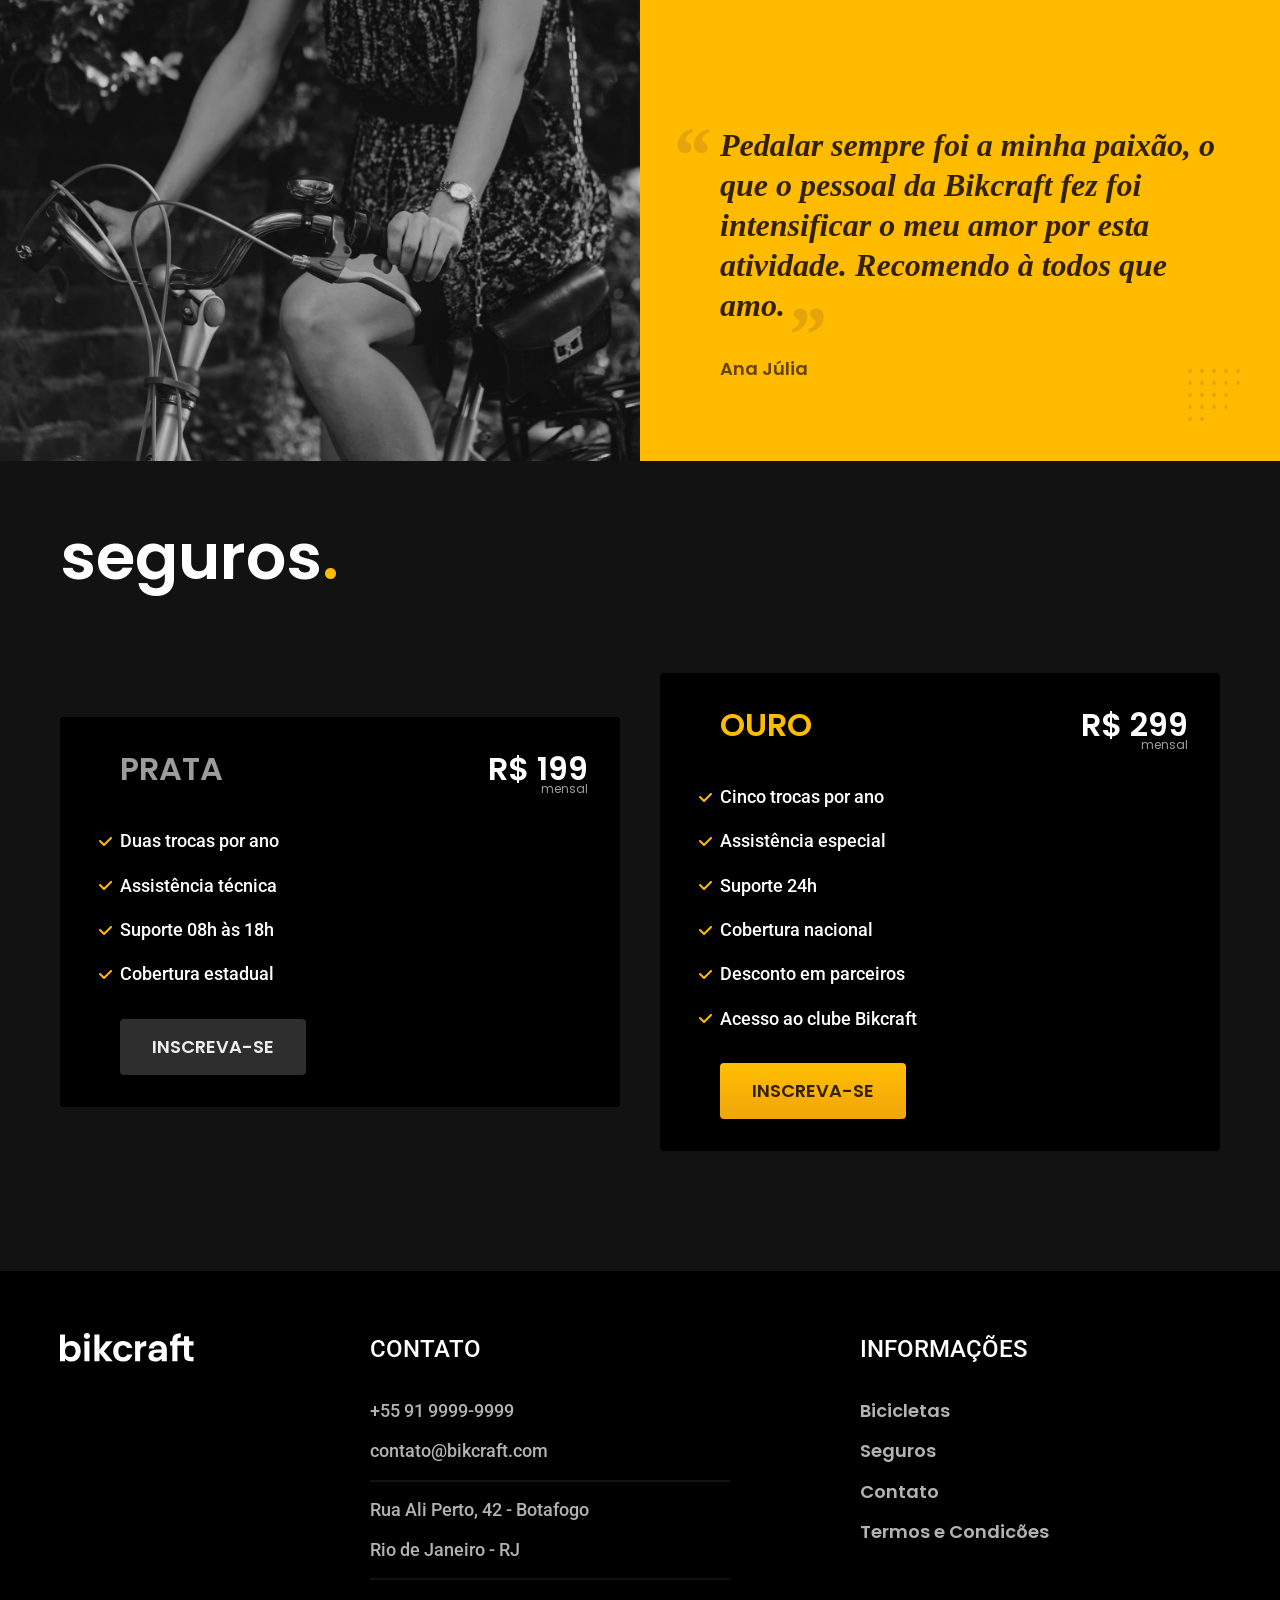
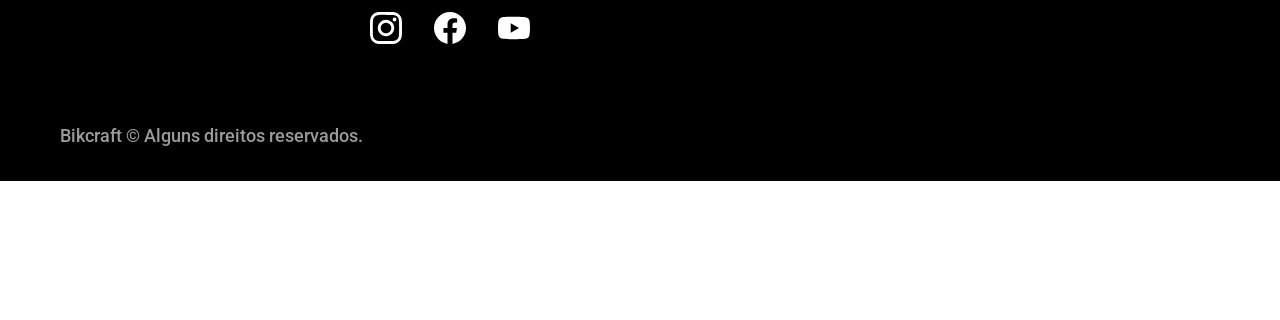
==== commit 17dfa1c9: "otimizacao" ====
--- a/index.html
+++ b/index.html
@@ -7,6 +7,8 @@
   <meta name="viewport" content="width=device-width, initial-scale=1.0">
   <title>Bikcraft - Bicicletas Elétricas</title>
   <meta name="description" content="Bicicletas elétricas de alta precisão e qualidade,  feitas sob medida para o cliente. Explore o mundo na sua velocidade com a Bikcraft.">
+
+  <link rel="preload" href="./css/style.css" as="style">
   <link rel="stylesheet" href="./css/style.css">
   <link rel="preconnect" href="https://fonts.googleapis.com">
   <link rel="preconnect" href="https://fonts.gstatic.com" crossorigin>
@@ -17,7 +19,7 @@
   <header class="header-bg">
     <div class="header container">
       <a href="./">
-        <img src="./img/bikcraft.svg" alt="Bikcraft">
+        <img src="./img/bikcraft.svg" width="136" height="32" alt="Bikcraft">
       </a>
       <nav aria-label="primaria">
         <ul class="header-menu font-1-m c-00">
@@ -36,33 +38,34 @@
         <p class="font-2-l c-05">Bicicletas elétricas de alta precisão e qualidade, feitas sob medida para o cliente. Explore o mundo na sua velocidade com a Bikcraft.</p>
         <a href="./bicicletas.html" class="btn">SELECIONE A SUA</a>
       </div>
-      <div>
-        <img src="./img/fotos/introducao.jpg" alt="Bicicleta elétrica preta.">
-      </div>
+      <picture>
+        <source media="(width <= 800px)" srcset="./img/bicicletas/nimbus.jpg">
+        <img src="./img/fotos/introducao.jpg" width="1280" height="1600" alt="Bicicleta elétrica preta.">
+      </picture>
     </div>
   </main>
 
   <article class="bicicletas-lista">
-    <h2 class="container font-1-xxl c-11">escolha a sua<span class="p-01">.</span></h2>
+    <h2 class="container font-1-xxl">escolha a sua<span class="p-01">.</span></h2>
     <ul>
       <li>
         <a href="./bicicletas/magic.html">
-          <img src="./img/bicicletas/magic-home.jpg" alt="Bicicleta elétrica preta">
-          <h3 class="font-1-xl c-11">Magic Might</h3>
+          <img src="./img/bicicletas/magic-home.jpg" width="920" height="1040" alt="Bicicleta elétrica preta">
+          <h3 class="font-1-xl">Magic Might</h3>
           <span class="font-2-m c-08">R$ 2.499,00</span>
         </a>
       </li>
       <li>
         <a href="./bicicletas/nimbus.html">
-          <img src="./img/bicicletas/nimbus-home.jpg" alt="Bicicleta elétrica preta">
-          <h3 class="font-1-xl c-11">Nimbus Stark</h3>
+          <img src="./img/bicicletas/nimbus-home.jpg" width="920" height="1040" alt="Bicicleta elétrica preta">
+          <h3 class="font-1-xl">Nimbus Stark</h3>
           <span class="font-2-m c-08">R$ 4.999,00</span>
         </a>
       </li>
       <li>
         <a href="./bicicletas/nebula.html">
-          <img src="./img/bicicletas/nebula-home.jpg" alt="Bicicleta elétrica cinza">
-          <h3 class="font-1-xl c-11">Nebula Cosmic</h3>
+          <img src="./img/bicicletas/nebula-home.jpg" width="920" height="1040" alt="Bicicleta elétrica cinza">
+          <h3 class="font-1-xl">Nebula Cosmic</h3>
           <span class="font-2-m c-08">R$ 3.999,00</span>
         </a>
       </li>
@@ -78,40 +81,40 @@
         <a href="./bicicletas.html" class="link">ESCOLHA UM MODELO</a>
         <div>
           <div>
-            <img src="./img/icones/eletrica.svg" alt="">
+            <img src="./img/icones/eletrica.svg" width="24" height="24" alt="">
             <h3 class="font-1-m-b c-00">Motor Elétrico</h3>
             <p class="font-2-s c-05">Toda Bikcraft é equipada com um motor elétrico que possui duração de até 120h. A bateria é recarregada com a sua energia gasta ao pedalar.</p>
           </div>
           <div>
-            <img src="./img/icones/rastreador.svg" alt="">
+            <img src="./img/icones/rastreador.svg" width="24" height="24" alt="">
             <h3 class="font-1-m-b c-00">Rastreador</h3>
             <p class="font-2-s c-05">Sabemos o quão preciosa é a sua Bikcraft, por isso adicionamos rastreadores e sistemas anti-furto para garantir o seu sossego.</p>
           </div>
         </div>
       </div>
       <div class="tecnologia-imagem">
-        <img src="./img/fotos/tecnologia.jpg" alt="">
+        <img src="./img/fotos/tecnologia.jpg" width="1280" height="2240" alt="">
       </div>
     </div>
   </article>
 
   <section class="parceiros" aria-label="Nossos Parceiros">
-    <h2 class="font-1-xxl c-11 container">nossos parceiros<span class="p-01">.</span></h2>
+    <h2 class="font-1-xxl container">nossos parceiros<span class="p-01">.</span></h2>
     <ul>
-      <li><img src="./img/parceiros/caravan.svg" alt="Caravan"></li>
-      <li><img src="./img/parceiros/ranek.svg" alt="Ranek"></li>
-      <li><img src="./img/parceiros/handel.svg" alt="Handel"></li>
-      <li><img src="./img/parceiros/dogs.svg" alt="Dogs"></li>
-      <li><img src="./img/parceiros/lescone.svg" alt="LeScone"></li>
-      <li><img src="./img/parceiros/flexblog.svg" alt="FlexBlog"></li>
-      <li><img src="./img/parceiros/wildbeast.svg" alt="Wildbeast"></li>
-      <li><img src="./img/parceiros/surfbot.svg" alt="Surfbot"></li>
+      <li><img src="./img/parceiros/caravan.svg" width="140" height="38" alt="Caravan"></li>
+      <li><img src="./img/parceiros/ranek.svg" width="148" height="36" alt="Ranek"></li>
+      <li><img src="./img/parceiros/handel.svg" width="139" height="50" alt="Handel"></li>
+      <li><img src="./img/parceiros/dogs.svg" width="152" height="39" alt="Dogs"></li>
+      <li><img src="./img/parceiros/lescone.svg" width="208" height="41" alt="LeScone"></li>
+      <li><img src="./img/parceiros/flexblog.svg" width="164" height="38" alt="FlexBlog"></li>
+      <li><img src="./img/parceiros/wildbeast.svg" width="196" height="34" alt="Wildbeast"></li>
+      <li><img src="./img/parceiros/surfbot.svg" width="200" height="49" alt="Surfbot"></li>
     </ul>
   </section>
 
   <section class="depoimento" aria-label="Depoimento">
     <div>
-      <img src="./img/fotos/depoimento.jpg" alt="Pessoa pedalando uma bicicleta Bikcraft">
+      <img src="./img/fotos/depoimento.jpg" width="1560" height="1360" alt="Pessoa pedalando uma bicicleta Bikcraft">
     </div>
     <div class="depoimento-conteudo">
       <blockquote>
@@ -154,7 +157,7 @@
 
   <footer class="footer-bg">
     <div class="footer container">
-      <img src="./img/bikcraft.svg" alt="Bikcraft">
+      <img src="./img/bikcraft.svg" width="136" height="32" alt="Bikcraft">
       <div class="footer-contato">
         <h2 class="font-2-l-b c-00">Contato</h2>
         <ul class="font-2-m c-05">
@@ -164,9 +167,9 @@
           <li>Rio de Janeiro - RJ</li>
         </ul>
         <div>
-          <a href="https://www.instagram.com"><img src="./img/redes/instagram.svg" alt="Instagram"></a>
-          <a href="https://www.facebook.com"><img src="./img/redes/facebook.svg" alt="Facebook"></a>
-          <a href="https://www.youtube.com"><img src="./img/redes/youtube.svg" alt="Youtube"></a>
+          <a href="https://www.instagram.com"><img src="./img/redes/instagram.svg" width="32" height="32" alt="Instagram"></a>
+          <a href="https://www.facebook.com"><img src="./img/redes/facebook.svg" width="32" height="32" alt="Facebook"></a>
+          <a href="https://www.youtube.com"><img src="./img/redes/youtube.svg" width="32" height="32" alt="Youtube"></a>
         </div>
       </div>
       <div class="footer-informacoes">
--- a/css/style.css
+++ b/css/style.css
@@ -4,7 +4,8 @@
 @import "./utilidades/tipografia.css";
 @import "./utilidades/cores.css";
 @import "./utilidades/componentes.css";
-/* Header e Footer */
+@import "./utilidades/formulario.css";
+/* Header e Footer*/
 @import "./global/header.css";
 @import "./global/footer.css";
 
@@ -16,6 +17,23 @@
 
 /* Bicicletas */
 @import "./bicicletas/bicicletas-lista.css";
+@import "./bicicletas/bicicletas.css";
+
+/* Bicicleta */
+@import "./bicicleta/bicicleta.css";
+@import "./bicicleta/bicicleta-seguro.css";
 
 /* Seguros */
 @import "./seguros/seguros.css";
+@import "./seguros/vantagens.css";
+@import "./seguros/perguntas.css";
+
+/* Contato */
+@import "./contato/contato.css";
+@import "./contato/lojas.css";
+
+/* Orçamento */
+@import "./orcamento/orcamento.css";
+
+/* Termos */
+@import "./termos/termos.css";
--- a/css/style.css
+++ b/css/style.css
@@ -4,7 +4,8 @@
 @import "./utilidades/tipografia.css";
 @import "./utilidades/cores.css";
 @import "./utilidades/componentes.css";
-/* Header e Footer */
+@import "./utilidades/formulario.css";
+/* Header e Footer*/
 @import "./global/header.css";
 @import "./global/footer.css";
 
@@ -16,6 +17,23 @@
 
 /* Bicicletas */
 @import "./bicicletas/bicicletas-lista.css";
+@import "./bicicletas/bicicletas.css";
+
+/* Bicicleta */
+@import "./bicicleta/bicicleta.css";
+@import "./bicicleta/bicicleta-seguro.css";
 
 /* Seguros */
 @import "./seguros/seguros.css";
+@import "./seguros/vantagens.css";
+@import "./seguros/perguntas.css";
+
+/* Contato */
+@import "./contato/contato.css";
+@import "./contato/lojas.css";
+
+/* Orçamento */
+@import "./orcamento/orcamento.css";
+
+/* Termos */
+@import "./termos/termos.css";
